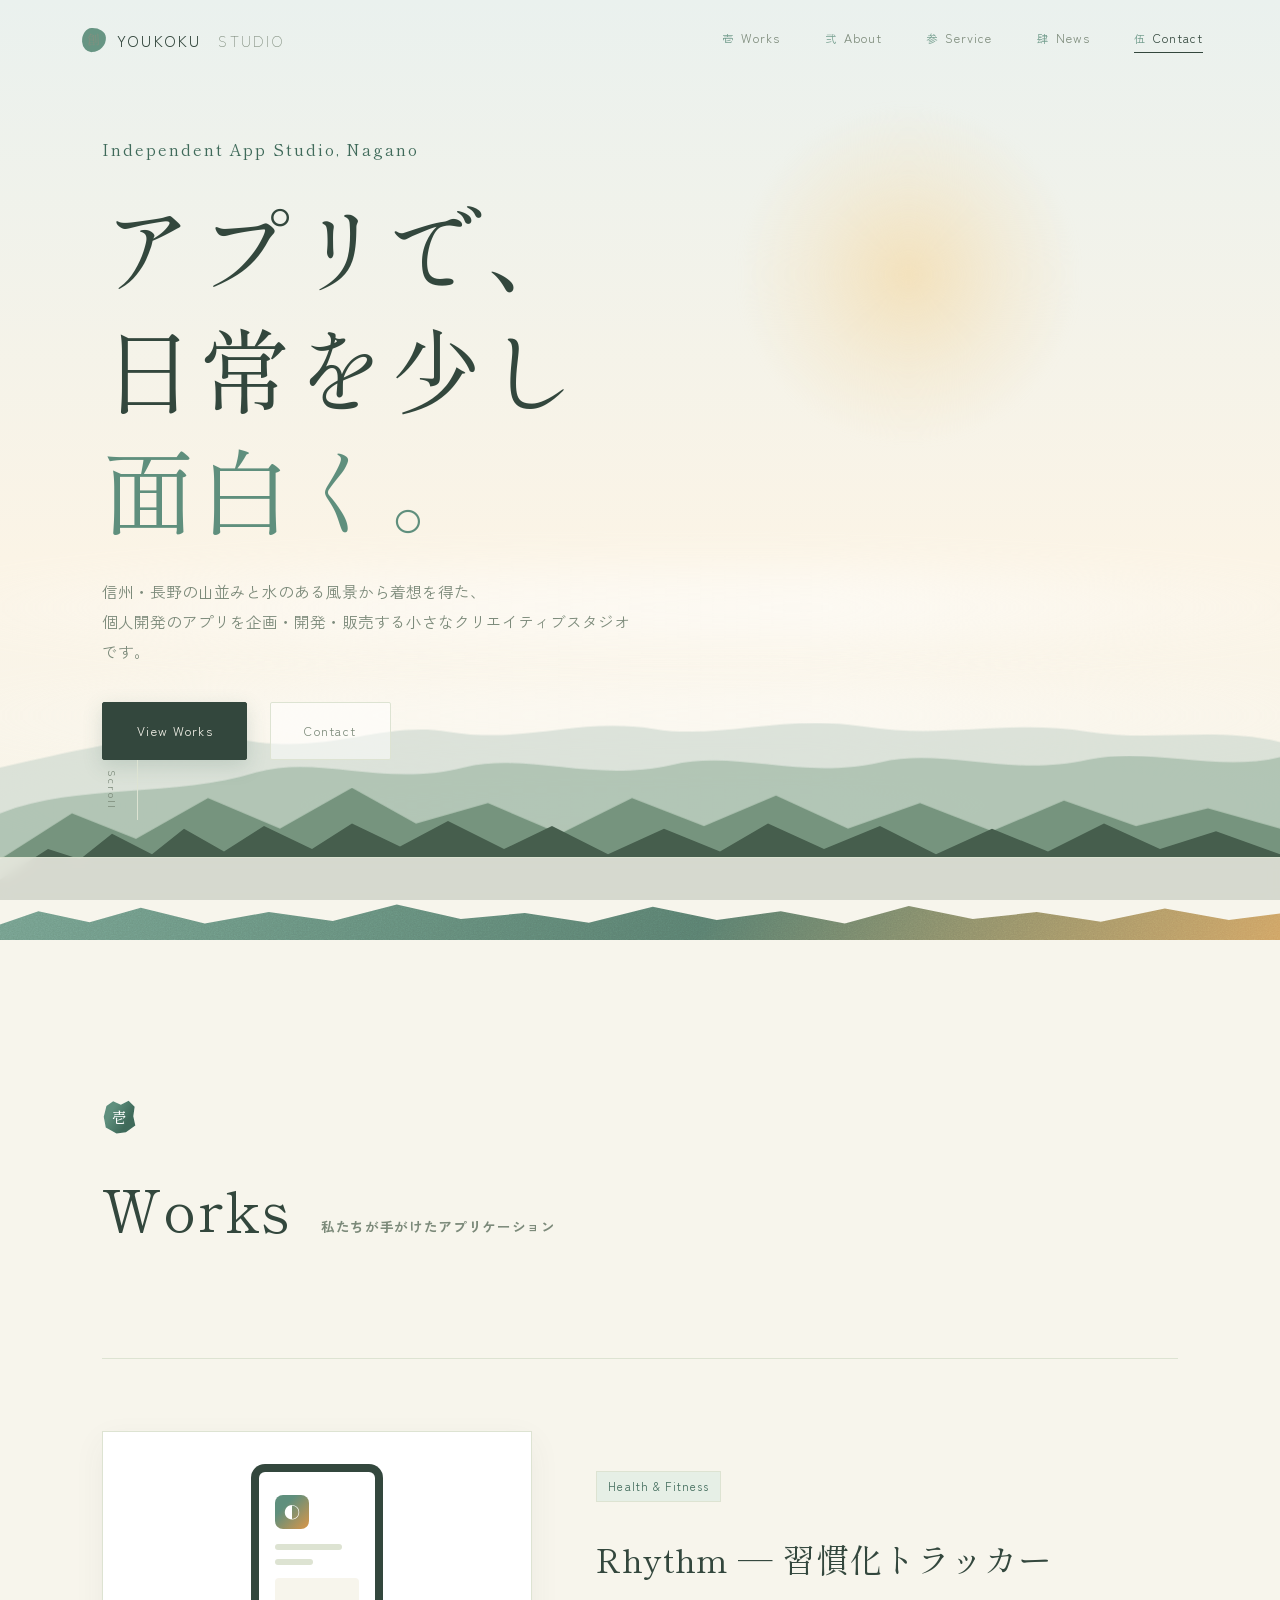
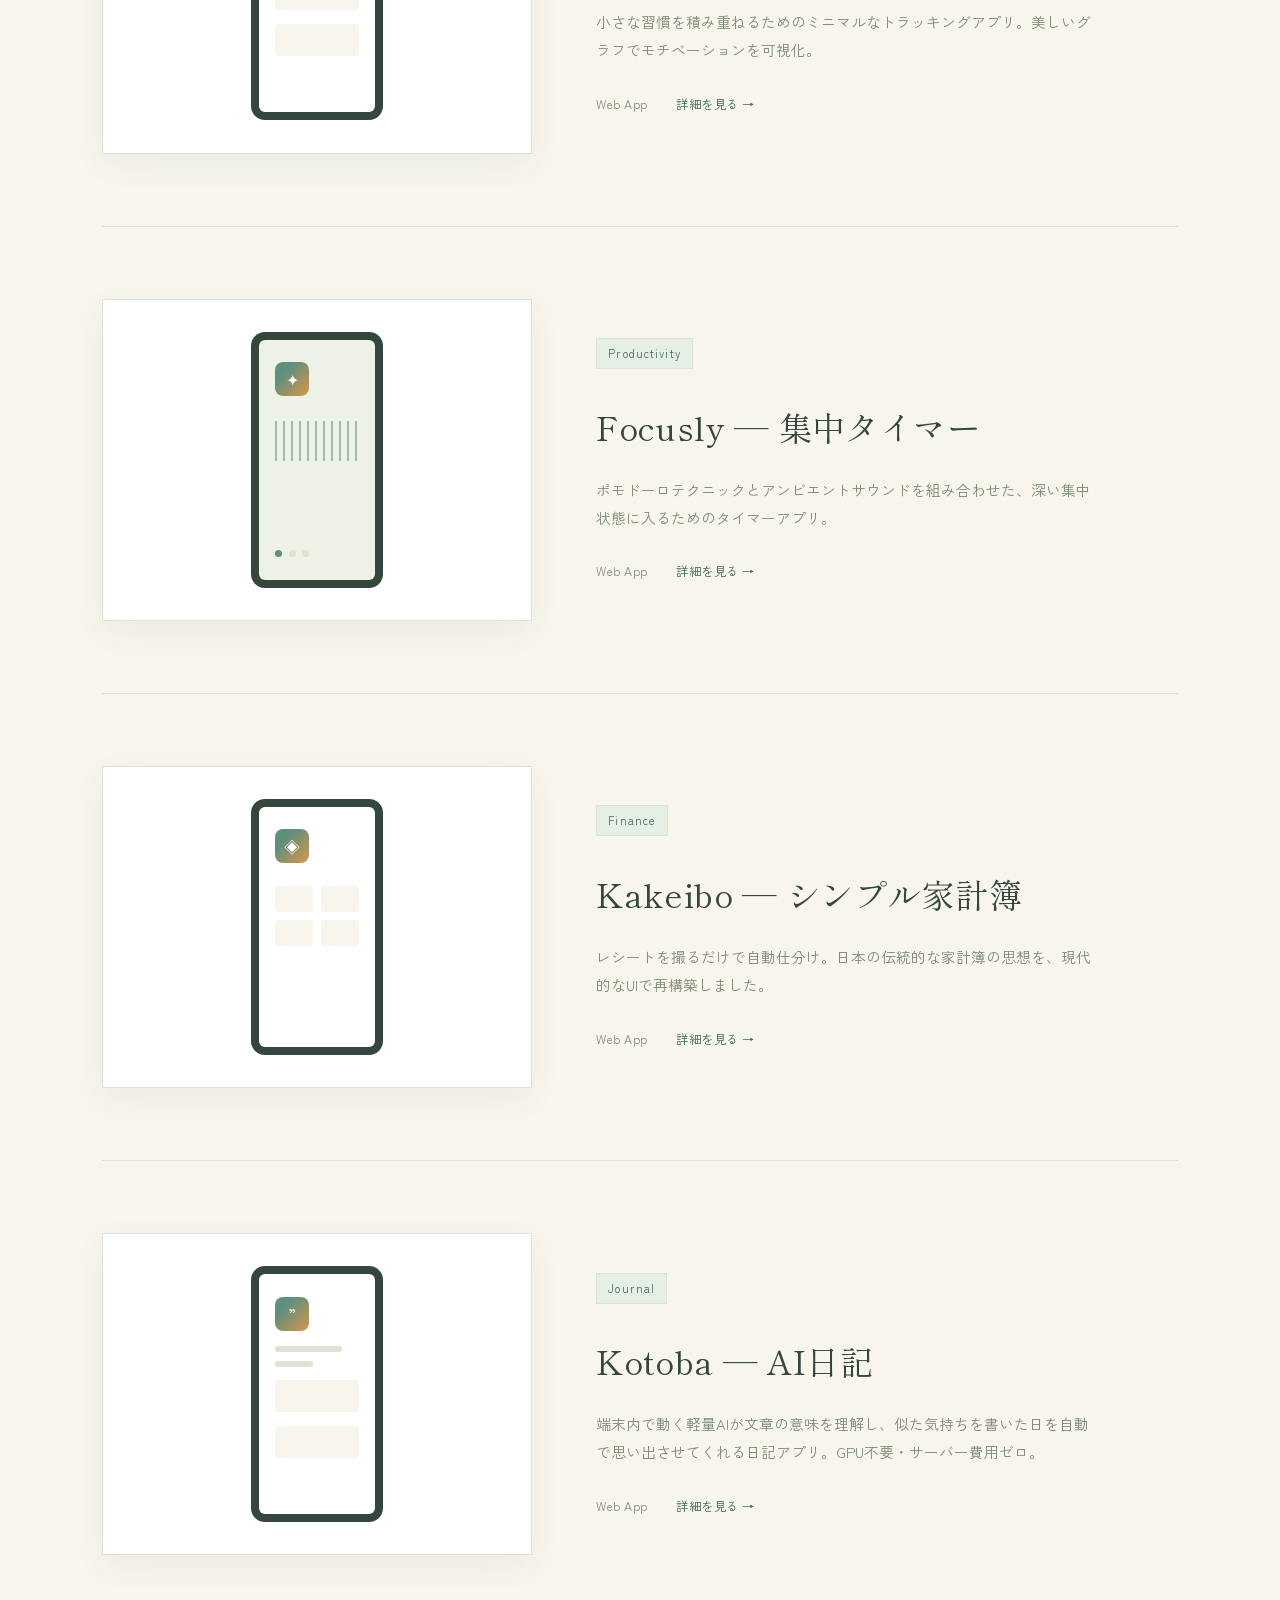
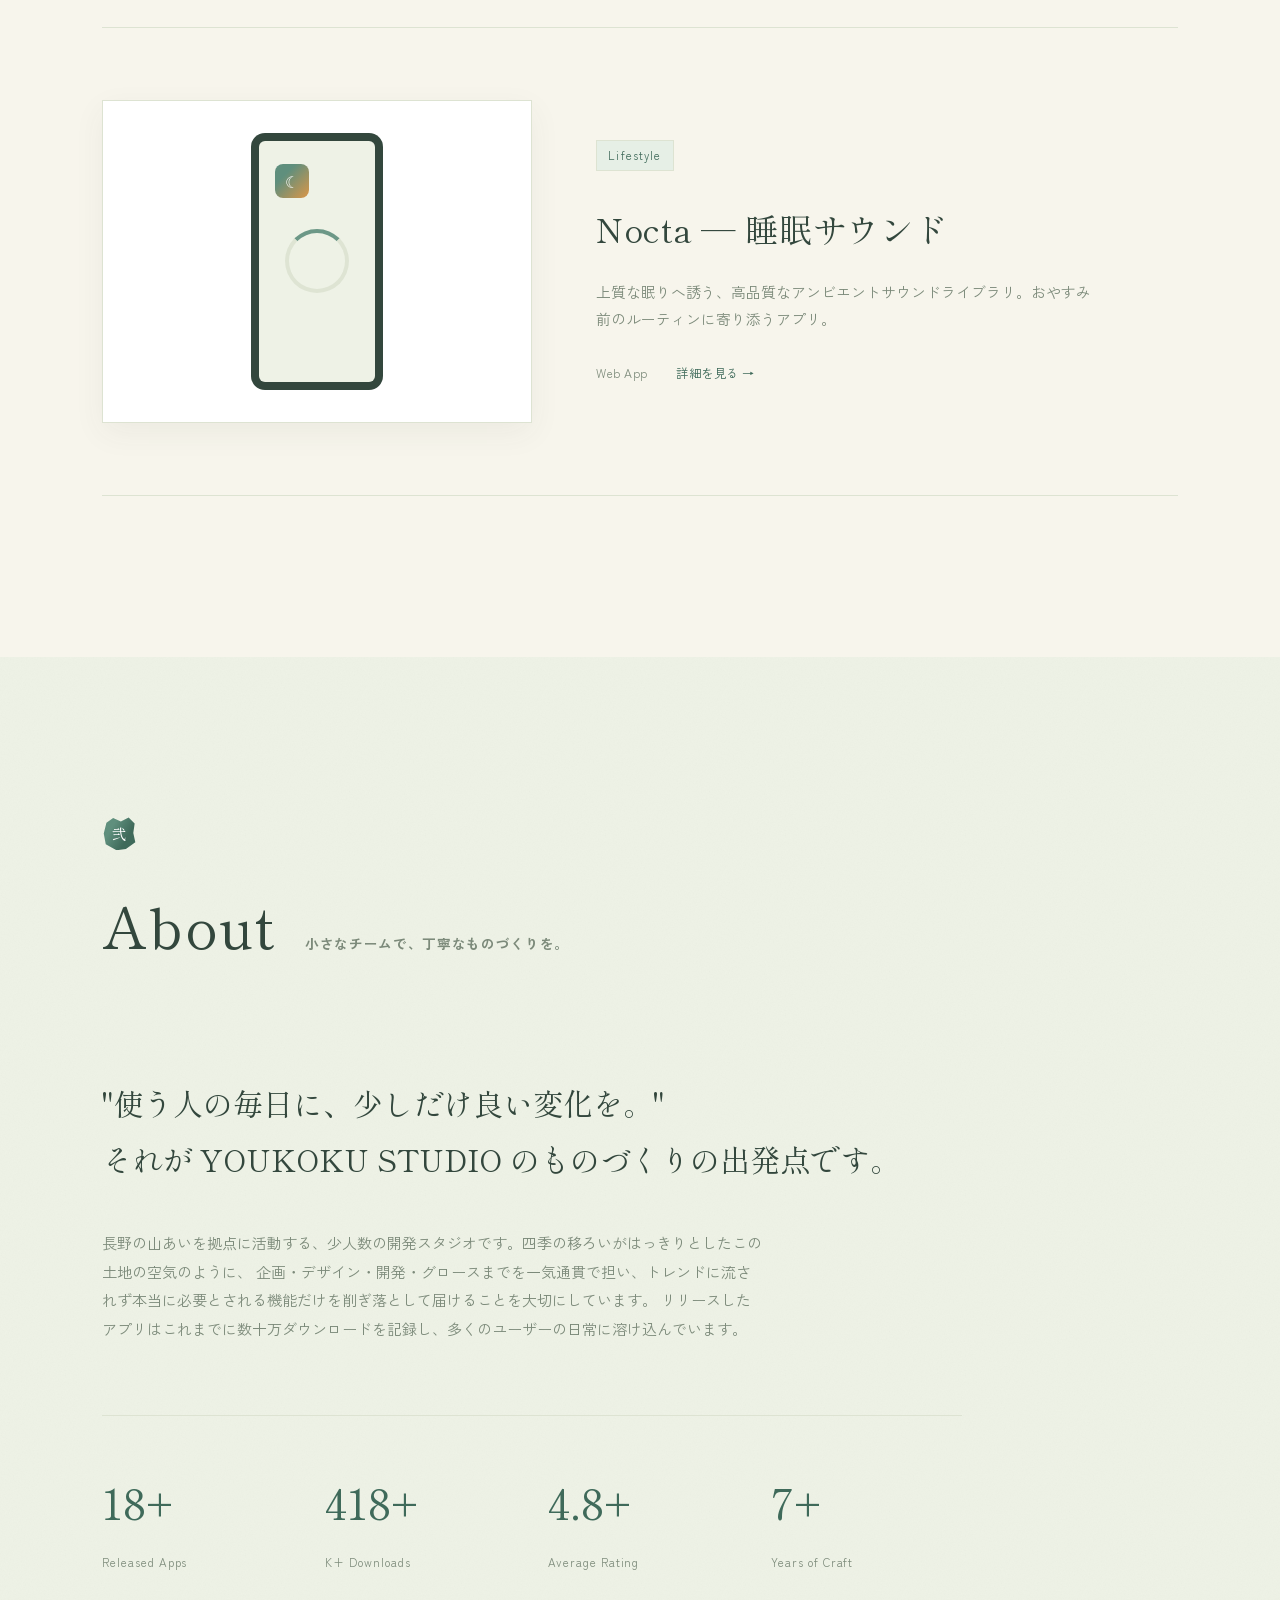
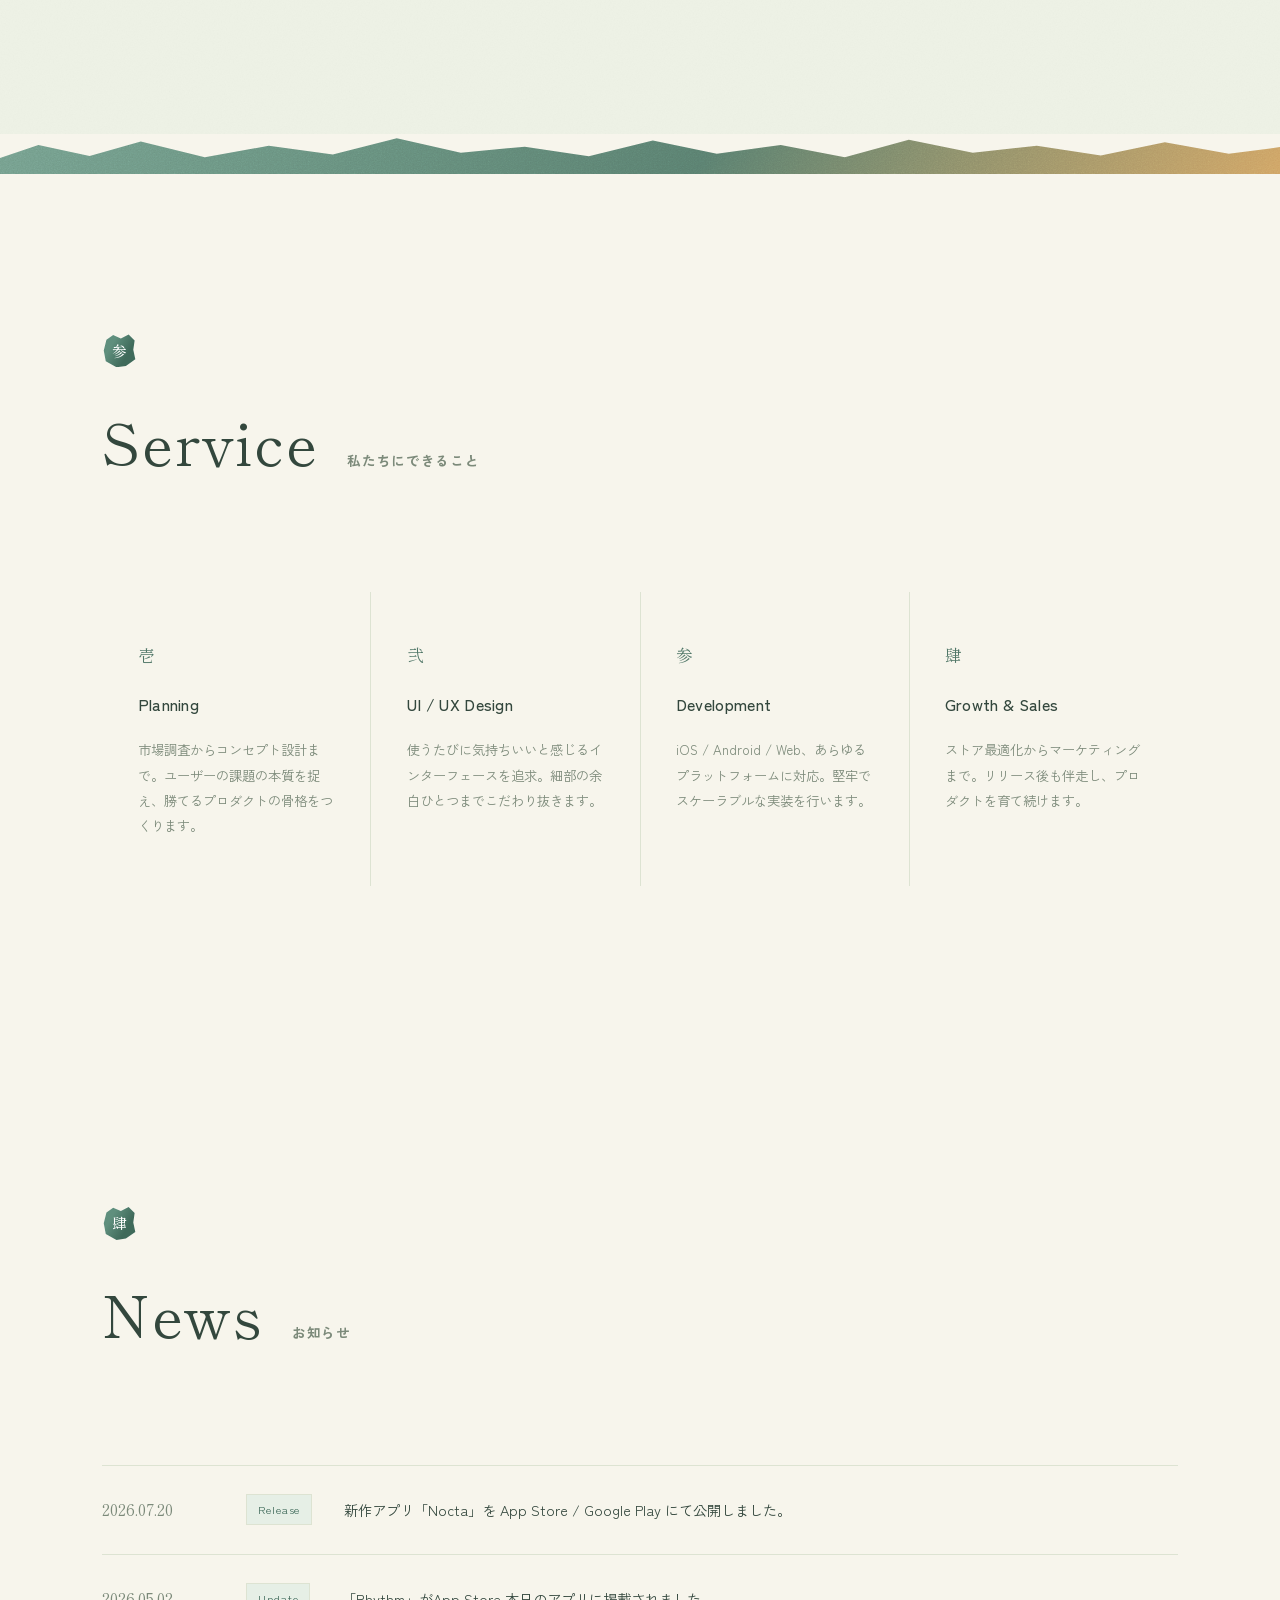
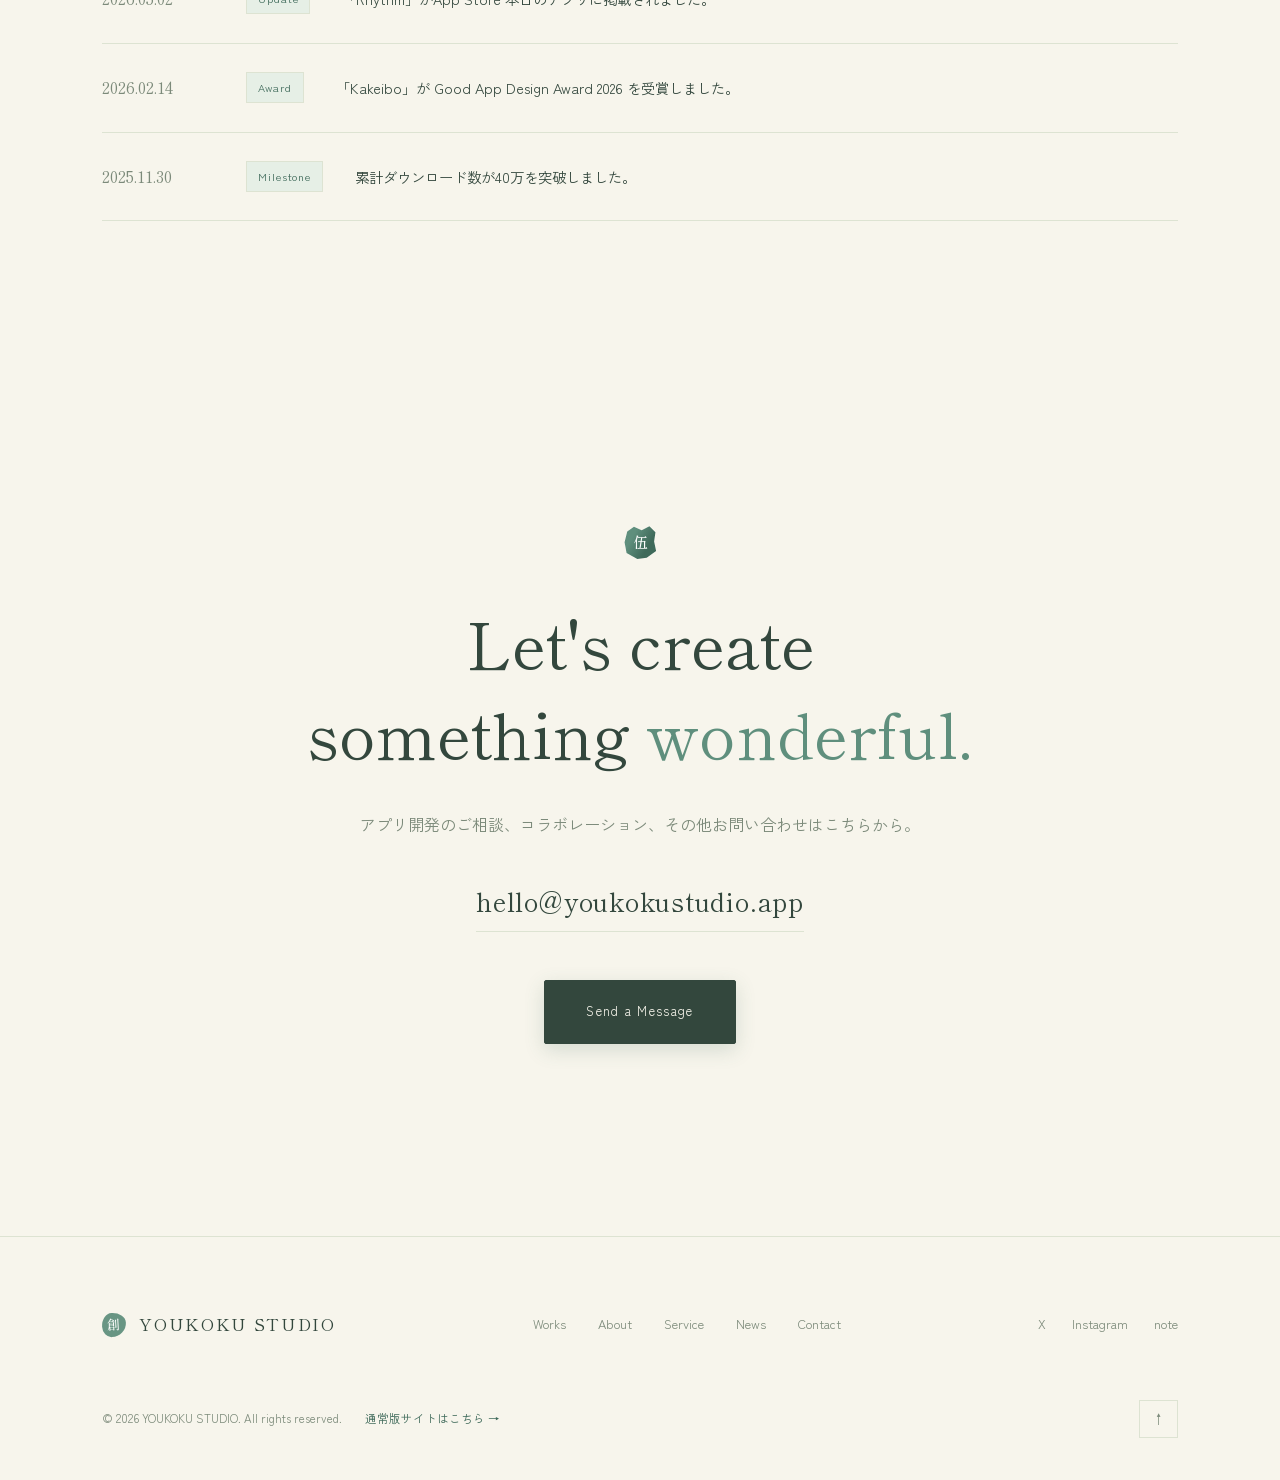
==== index.html @ 376cb2fa "Add Nagano-nature-themed sales homepage for YOUKOKU STUDIO A standalone, self-contained homepage sel" ====
<!DOCTYPE html>
<html lang="ja">
<head>
<meta charset="UTF-8">
<meta name="viewport" content="width=device-width, initial-scale=1.0">
<title>YOUKOKU STUDIO | 信州・長野の自然に着想を得たアプリ開発スタジオ</title>
<meta name="description" content="長野の山並みと水景に着想を得た、個人開発アプリの企画・開発・販売を行うクリエイティブスタジオ YOUKOKU STUDIO の特設ページ">
<link rel="icon" href="data:image/svg+xml,<svg xmlns=%22http://www.w3.org/2000/svg%22 viewBox=%220 0 100 100%22><text y=%22.9em%22 font-size=%2290%22 fill=%22%235f8f7d%22>▲</text></svg>">
<meta name="theme-color" content="#f7f5ec">
<link rel="apple-touch-icon" href="icons/apple-touch-icon.png">
<link rel="preconnect" href="https://fonts.googleapis.com">
<link rel="preconnect" href="https://fonts.gstatic.com" crossorigin>
<link href="https://fonts.googleapis.com/css2?family=Zen+Kaku+Gothic+New:wght@300;400;500;700;900&family=Shippori+Mincho:wght@400;500;600;700;800&display=swap" rel="stylesheet">
<link rel="stylesheet" href="assets/css/style.css?v=7">
</head>
<body>

<div class="cursor-dot" id="cursorDot"></div>
<div class="progress-bar" id="progressBar"></div>

<!-- ===== Loader ===== -->
<div class="loader" id="loader">
  <div class="loader-mark">YOUKOKU</div>
</div>

<!-- ===== Header ===== -->
<header class="header" id="header">
  <div class="header-inner">
    <a href="#top" class="logo"><span class="hanko">創</span>YOUKOKU<span>STUDIO</span></a>
    <nav class="nav" id="nav">
      <a href="#works" data-label="壱">Works</a>
      <a href="#about" data-label="弐">About</a>
      <a href="#service" data-label="参">Service</a>
      <a href="#news" data-label="肆">News</a>
      <a href="#contact" data-label="伍">Contact</a>
    </nav>
    <button class="burger" id="burger" aria-label="メニュー">
      <span></span><span></span>
    </button>
  </div>
</header>

<!-- ===== Mobile Nav Overlay ===== -->
<div class="mobile-nav" id="mobileNav">
  <nav>
    <a href="#works">Works<span>プロダクト</span></a>
    <a href="#about">About<span>私たちについて</span></a>
    <a href="#service">Service<span>サービス</span></a>
    <a href="#news">News<span>お知らせ</span></a>
    <a href="#contact">Contact<span>お問い合わせ</span></a>
  </nav>
</div>

<main id="top">

  <!-- ===== Hero ===== -->
  <section class="hero">
    <div class="hero-glow" aria-hidden="true"></div>
    <div class="hero-mist mist-1" aria-hidden="true"></div>
    <div class="hero-mist mist-2" aria-hidden="true"></div>
    <div class="hero-mist mist-3" aria-hidden="true"></div>
    <div class="hero-scenery" aria-hidden="true">
      <svg viewBox="0 0 1600 600" preserveAspectRatio="none">
        <path class="mountain-layer layer-1" fill="#c3d2c9" opacity=".55"
          d="M0,340 C120,300 200,260 320,290 C420,310 480,250 560,270 C660,295 720,240 820,265 C900,285 980,235 1080,260 C1180,285 1260,245 1360,270 C1440,290 1520,260 1600,290 L1600,600 L0,600 Z"/>
        <path class="mountain-layer layer-2" fill="#9fb8a5" opacity=".7"
          d="M0,430 C100,370 220,400 320,350 C400,315 480,380 580,340 C660,310 740,370 840,335 C920,305 1000,365 1100,330 C1180,300 1260,360 1360,325 C1440,300 1520,350 1600,320 L1600,600 L0,600 Z"/>
        <path class="mountain-layer layer-3" fill="#6c8c74" opacity=".85"
          d="M0,520 L90,430 L170,480 L260,400 L350,460 L440,380 L520,450 L610,410 L700,470 L790,400 L880,455 L970,395 L1060,460 L1150,410 L1240,465 L1330,405 L1420,455 L1510,420 L1600,460 L1600,600 L0,600 Z"/>
        <path class="mountain-layer layer-4" fill="#465e4d"
          d="M0,560 L60,500 L100,520 L140,470 L190,510 L230,460 L280,505 L330,455 L390,500 L440,450 L500,495 L560,445 L630,500 L690,455 L760,510 L830,460 L900,505 L960,450 L1030,500 L1100,455 L1170,510 L1240,460 L1310,505 L1380,450 L1450,500 L1520,465 L1600,510 L1600,600 L0,600 Z"/>
      </svg>
    </div>
    <div class="leaf-field" id="leafField" aria-hidden="true"></div>

    <div class="hero-inner">
      <p class="hero-eyebrow reveal">Independent App Studio, Nagano</p>
      <h1 class="hero-title">
        <span class="reveal-line"><span>アプリで、</span></span>
        <span class="reveal-line"><span>日常を少し</span></span>
        <span class="reveal-line"><span class="accent">面白く。</span></span>
      </h1>
      <p class="hero-desc reveal">
        信州・長野の山並みと水のある風景から着想を得た、<br class="pc-only">
        個人開発のアプリを企画・開発・販売する小さなクリエイティブスタジオです。
      </p>
      <div class="hero-cta reveal">
        <a href="#works" class="btn btn-primary"><span>View Works</span></a>
        <a href="#contact" class="btn btn-line"><span>Contact</span></a>
      </div>
    </div>
    <div class="hero-scroll">
      <span>Scroll</span>
      <div class="scroll-line"></div>
    </div>
    <div class="marquee">
      <div class="marquee-track">
        <span>PLAN — DESIGN — DEVELOP — RELEASE — GROW</span>
      </div>
    </div>
  </section>

  <div class="ridge-mark" aria-hidden="true"><div class="ridge-mark-inner"></div></div>

  <!-- ===== Works ===== -->
  <section class="works" id="works">
    <div class="section-head">
      <p class="section-num reveal"><span>壱</span></p>
      <h2 class="section-title reveal">
        <span class="jp">Works</span>
        <span class="en">私たちが手がけたアプリケーション</span>
      </h2>
    </div>

    <div class="work-list">

      <article class="work-item reveal">
        <a href="apps/rhythm/" class="work-link">
          <div class="work-visual">
            <div class="work-mock mock-1">
              <div class="mock-phone">
                <div class="mock-screen">
                  <div class="mock-icon"><span>◐</span></div>
                  <div class="mock-bar"></div>
                  <div class="mock-bar short"></div>
                  <div class="mock-card"></div>
                  <div class="mock-card"></div>
                </div>
              </div>
            </div>
          </div>
          <div class="work-info">
            <span class="work-tag">Health & Fitness</span>
            <h3 class="work-name">Rhythm — 習慣化トラッカー</h3>
            <p class="work-desc">小さな習慣を積み重ねるためのミニマルなトラッキングアプリ。美しいグラフでモチベーションを可視化。</p>
            <div class="work-meta">
              <span>Web App</span>
              <span>詳細を見る →</span>
            </div>
          </div>
        </a>
      </article>

      <article class="work-item reveal">
        <a href="apps/focusly/" class="work-link">
          <div class="work-visual">
            <div class="work-mock mock-2">
              <div class="mock-phone">
                <div class="mock-screen dark">
                  <div class="mock-icon"><span>✦</span></div>
                  <div class="mock-wave"></div>
                  <div class="mock-dots">
                    <span></span><span></span><span></span>
                  </div>
                </div>
              </div>
            </div>
          </div>
          <div class="work-info">
            <span class="work-tag">Productivity</span>
            <h3 class="work-name">Focusly — 集中タイマー</h3>
            <p class="work-desc">ポモドーロテクニックとアンビエントサウンドを組み合わせた、深い集中状態に入るためのタイマーアプリ。</p>
            <div class="work-meta">
              <span>Web App</span>
              <span>詳細を見る →</span>
            </div>
          </div>
        </a>
      </article>

      <article class="work-item reveal">
        <a href="apps/kakeibo/" class="work-link">
          <div class="work-visual">
            <div class="work-mock mock-3">
              <div class="mock-phone">
                <div class="mock-screen">
                  <div class="mock-icon"><span>◈</span></div>
                  <div class="mock-grid">
                    <span></span><span></span><span></span><span></span>
                  </div>
                </div>
              </div>
            </div>
          </div>
          <div class="work-info">
            <span class="work-tag">Finance</span>
            <h3 class="work-name">Kakeibo — シンプル家計簿</h3>
            <p class="work-desc">レシートを撮るだけで自動仕分け。日本の伝統的な家計簿の思想を、現代的なUIで再構築しました。</p>
            <div class="work-meta">
              <span>Web App</span>
              <span>詳細を見る →</span>
            </div>
          </div>
        </a>
      </article>

      <article class="work-item reveal">
        <a href="apps/kotoba/" class="work-link">
          <div class="work-visual">
            <div class="work-mock mock-5">
              <div class="mock-phone">
                <div class="mock-screen">
                  <div class="mock-icon"><span>”</span></div>
                  <div class="mock-bar"></div>
                  <div class="mock-bar short"></div>
                  <div class="mock-card"></div>
                  <div class="mock-card"></div>
                </div>
              </div>
            </div>
          </div>
          <div class="work-info">
            <span class="work-tag">Journal</span>
            <h3 class="work-name">Kotoba — AI日記</h3>
            <p class="work-desc">端末内で動く軽量AIが文章の意味を理解し、似た気持ちを書いた日を自動で思い出させてくれる日記アプリ。GPU不要・サーバー費用ゼロ。</p>
            <div class="work-meta">
              <span>Web App</span>
              <span>詳細を見る →</span>
            </div>
          </div>
        </a>
      </article>

      <article class="work-item reveal">
        <a href="apps/nocta/" class="work-link">
          <div class="work-visual">
            <div class="work-mock mock-4">
              <div class="mock-phone">
                <div class="mock-screen dark">
                  <div class="mock-icon"><span>☾</span></div>
                  <div class="mock-ring"></div>
                </div>
              </div>
            </div>
          </div>
          <div class="work-info">
            <span class="work-tag">Lifestyle</span>
            <h3 class="work-name">Nocta — 睡眠サウンド</h3>
            <p class="work-desc">上質な眠りへ誘う、高品質なアンビエントサウンドライブラリ。おやすみ前のルーティンに寄り添うアプリ。</p>
            <div class="work-meta">
              <span>Web App</span>
              <span>詳細を見る →</span>
            </div>
          </div>
        </a>
      </article>

    </div>
  </section>

  <!-- ===== About ===== -->
  <section class="about" id="about">
    <div class="about-inner">
      <div class="section-head">
        <p class="section-num reveal"><span>弐</span></p>
        <h2 class="section-title reveal">
          <span class="jp">About</span>
          <span class="en">小さなチームで、丁寧なものづくりを。</span>
        </h2>
      </div>
      <div class="about-body">
        <p class="about-lead reveal">
          "使う人の毎日に、少しだけ良い変化を。"<br>
          それが YOUKOKU STUDIO のものづくりの出発点です。
        </p>
        <p class="about-text reveal">
          長野の山あいを拠点に活動する、少人数の開発スタジオです。四季の移ろいがはっきりとしたこの土地の空気のように、
          企画・デザイン・開発・グロースまでを一気通貫で担い、トレンドに流されず本当に必要とされる機能だけを削ぎ落として届けることを大切にしています。
          リリースしたアプリはこれまでに数十万ダウンロードを記録し、多くのユーザーの日常に溶け込んでいます。
        </p>
        <div class="stats reveal">
          <div class="stat">
            <span class="stat-num" data-count="18">0</span>
            <span class="stat-label">Released Apps</span>
          </div>
          <div class="stat">
            <span class="stat-num" data-count="420">0</span>
            <span class="stat-label">K+ Downloads</span>
          </div>
          <div class="stat">
            <span class="stat-num" data-count="4.8">0</span>
            <span class="stat-label">Average Rating</span>
          </div>
          <div class="stat">
            <span class="stat-num" data-count="7">0</span>
            <span class="stat-label">Years of Craft</span>
          </div>
        </div>
      </div>
    </div>
  </section>

  <div class="ridge-mark" aria-hidden="true"><div class="ridge-mark-inner"></div></div>

  <!-- ===== Service ===== -->
  <section class="service" id="service">
    <div class="section-head">
      <p class="section-num reveal"><span>参</span></p>
      <h2 class="section-title reveal">
        <span class="jp">Service</span>
        <span class="en">私たちにできること</span>
      </h2>
    </div>
    <div class="service-list">
      <div class="service-item reveal">
        <span class="service-index">壱</span>
        <h3>Planning</h3>
        <p>市場調査からコンセプト設計まで。ユーザーの課題の本質を捉え、勝てるプロダクトの骨格をつくります。</p>
      </div>
      <div class="service-item reveal">
        <span class="service-index">弐</span>
        <h3>UI / UX Design</h3>
        <p>使うたびに気持ちいいと感じるインターフェースを追求。細部の余白ひとつまでこだわり抜きます。</p>
      </div>
      <div class="service-item reveal">
        <span class="service-index">参</span>
        <h3>Development</h3>
        <p>iOS / Android / Web、あらゆるプラットフォームに対応。堅牢でスケーラブルな実装を行います。</p>
      </div>
      <div class="service-item reveal">
        <span class="service-index">肆</span>
        <h3>Growth & Sales</h3>
        <p>ストア最適化からマーケティングまで。リリース後も伴走し、プロダクトを育て続けます。</p>
      </div>
    </div>
  </section>

  <!-- ===== News ===== -->
  <section class="news" id="news">
    <div class="section-head">
      <p class="section-num reveal"><span>肆</span></p>
      <h2 class="section-title reveal">
        <span class="jp">News</span>
        <span class="en">お知らせ</span>
      </h2>
    </div>
    <ul class="news-list">
      <li class="news-item reveal">
        <span class="news-date">2026.07.20</span>
        <span class="news-cat">Release</span>
        <span class="news-title">新作アプリ「Nocta」を App Store / Google Play にて公開しました。</span>
      </li>
      <li class="news-item reveal">
        <span class="news-date">2026.05.02</span>
        <span class="news-cat">Update</span>
        <span class="news-title">「Rhythm」がApp Store 本日のアプリに掲載されました。</span>
      </li>
      <li class="news-item reveal">
        <span class="news-date">2026.02.14</span>
        <span class="news-cat">Award</span>
        <span class="news-title">「Kakeibo」が Good App Design Award 2026 を受賞しました。</span>
      </li>
      <li class="news-item reveal">
        <span class="news-date">2025.11.30</span>
        <span class="news-cat">Milestone</span>
        <span class="news-title">累計ダウンロード数が40万を突破しました。</span>
      </li>
    </ul>
  </section>

  <!-- ===== CTA / Contact ===== -->
  <section class="contact" id="contact">
    <div class="contact-inner">
      <p class="section-num reveal"><span>伍</span></p>
      <h2 class="contact-title reveal">Let's create<br>something <span class="accent">wonderful.</span></h2>
      <p class="contact-desc reveal">アプリ開発のご相談、コラボレーション、その他お問い合わせはこちらから。</p>
      <a href="mailto:hello@youkokustudio.app" class="contact-mail reveal">hello@youkokustudio.app</a>
      <div class="contact-cta reveal">
        <a href="mailto:hello@youkokustudio.app" class="btn btn-primary btn-lg"><span>Send a Message</span></a>
      </div>
    </div>
  </section>

</main>

<!-- ===== Footer ===== -->
<footer class="footer">
  <div class="footer-inner">
    <a href="#top" class="footer-logo"><span class="hanko hanko-lg">創</span>YOUKOKU STUDIO</a>
    <div class="footer-links">
      <a href="#works">Works</a>
      <a href="#about">About</a>
      <a href="#service">Service</a>
      <a href="#news">News</a>
      <a href="#contact">Contact</a>
    </div>
    <div class="footer-sns">
      <a href="#" aria-label="X">X</a>
      <a href="#" aria-label="Instagram">Instagram</a>
      <a href="#" aria-label="note">note</a>
    </div>
  </div>
  <div class="footer-bottom">
    <p>&copy; 2026 YOUKOKU STUDIO. All rights reserved. <a href="https://jannu007.github.io/homepage/" class="footer-alt-link">通常版サイトはこちら →</a></p>
    <button class="to-top" id="toTop" aria-label="トップへ戻る">↑</button>
  </div>
</footer>

<script src="assets/js/main.js?v=2"></script>
</body>
</html>
---- assets/css/style.css ----
/* ============================================================
   YOUKOKU STUDIO — stylesheet (信州水彩 / Nagano watercolor)
   ============================================================ */

:root{
  --bg:#f7f5ec;
  --bg-alt:#eef2e6;
  --paper:#ffffff;
  --kuro:#33473d;
  --ink:#3c463e;
  --ink-soft:#7c8a7a;
  --line:#dde3d2;
  --accent:#5f8f7d;
  --accent-deep:#3f6a5a;
  --accent-soft:#e6efe6;
  --gold:#c9954f;
  --gold-soft:#f3e6cf;
  --sky-a:#eaf1ee;
  --sky-b:#fbf4e6;
  --mtn-far:#c3d2c9;
  --mtn-mid:#9fb8a5;
  --mtn-near:#6c8c74;
  --mtn-fore:#465e4d;
  --serif:'Shippori Mincho', serif;
  --sans:'Zen Kaku Gothic New','Hiragino Kaku Gothic ProN','Yu Gothic',sans-serif;
  --ease:cubic-bezier(.16,1,.3,1);
  --grain:url("data:image/svg+xml,%3Csvg xmlns='http://www.w3.org/2000/svg' width='180' height='180'%3E%3Cfilter id='n'%3E%3CfeTurbulence type='fractalNoise' baseFrequency='0.75' numOctaves='3' stitchTiles='stitch'/%3E%3CfeColorMatrix type='saturate' values='0'/%3E%3C/filter%3E%3Crect width='100%25' height='100%25' filter='url(%23n)'/%3E%3C/svg%3E");
  --wash:
    radial-gradient(ellipse 46% 34% at 12% 8%, rgba(159,184,165,.28), transparent 62%),
    radial-gradient(ellipse 38% 30% at 88% 14%, rgba(201,149,79,.14), transparent 60%),
    radial-gradient(ellipse 50% 40% at 78% 62%, rgba(95,143,125,.16), transparent 65%),
    radial-gradient(ellipse 42% 32% at 18% 70%, rgba(234,225,197,.4), transparent 60%),
    radial-gradient(ellipse 60% 46% at 50% 96%, rgba(159,184,165,.2), transparent 65%);
}

*,*::before,*::after{ box-sizing:border-box; }
html{ scroll-behavior:smooth; }

body{
  margin:0;
  background-color:var(--bg);
  background-image:var(--wash);
  background-attachment:fixed;
  color:var(--ink);
  font-family:var(--sans);
  font-weight:400;
  line-height:1.9;
  -webkit-font-smoothing:antialiased;
  overflow-x:hidden;
  cursor:default;
  position:relative;
}
body::after{
  content:''; position:fixed; inset:0; z-index:-1; pointer-events:none;
  background-image:var(--grain); opacity:.05; mix-blend-mode:multiply;
}

a{ color:inherit; text-decoration:none; }
ul,li{ list-style:none; margin:0; padding:0; }
img{ max-width:100%; display:block; }
button{ font-family:inherit; background:none; border:none; cursor:pointer; }

::selection{ background:var(--accent-soft); color:var(--accent-deep); }

.pc-only{ display:inline; }
@media (max-width:720px){ .pc-only{ display:none; } }

/* ---------- progress ---------- */
.cursor-dot{ display:none; }
.progress-bar{
  position:fixed; top:0; left:0; height:2px; width:0%;
  background:linear-gradient(90deg,var(--accent),var(--gold)); z-index:9998; transition:width .1s linear; opacity:.85;
}

/* ---------- loader ---------- */
.loader{
  position:fixed; inset:0; background:var(--bg); z-index:10000;
  display:flex; align-items:center; justify-content:center;
  transition:transform 1.1s var(--ease);
}
.loader.done{ transform:translateY(-100%); }
.loader-mark{
  font-family:var(--serif); font-weight:300; font-size:1.6rem; color:var(--kuro);
  letter-spacing:.5em; opacity:0; animation:loaderFade 1.6s var(--ease) forwards;
  display:flex; flex-direction:column; align-items:center; gap:1rem;
}
.loader-mark::before{
  content:'▲'; font-size:1rem; color:var(--accent); letter-spacing:0; opacity:.8;
}
@keyframes loaderFade{ 0%{ opacity:0; letter-spacing:.9em; } 100%{ opacity:.85; letter-spacing:.5em; } }

/* ---------- header ---------- */
.header{
  position:fixed; top:0; left:0; right:0; z-index:500;
  display:flex; padding:1.6rem 0;
  transition:background .4s var(--ease), padding .4s var(--ease), border-color .4s, box-shadow .4s;
  border-bottom:1px solid transparent;
}
.header.scrolled{
  background:rgba(247,245,236,.86); backdrop-filter:blur(10px);
  padding:1.1rem 0; border-color:var(--line); box-shadow:0 1px 24px rgba(60,70,62,.06);
}
.header-inner{
  width:100%; max-width:1400px; margin:0 auto; padding:0 6vw;
  display:flex; align-items:center; justify-content:space-between;
}
.logo{
  font-weight:400; font-size:.95rem; letter-spacing:.14em;
  display:inline-flex; align-items:center; gap:.7rem; color:var(--kuro);
}
.logo span{ color:var(--ink-soft); margin-left:.4em; font-weight:300; }

/* ---------- hanko (seal stamp) mark — used sparingly, quietly ---------- */
.hanko{
  display:inline-flex; align-items:center; justify-content:center; flex-shrink:0;
  width:1.5rem; height:1.5rem;
  border-radius:42% 58% 61% 39% / 55% 42% 58% 45%;
  background:var(--accent); color:var(--paper);
  font-family:var(--serif); font-weight:500; font-size:.82rem; line-height:1;
  transform:rotate(-3deg);
  opacity:.94;
}
.hanko-lg{ width:1.5rem; height:1.5rem; font-size:.82rem; }


.nav{ display:flex; gap:2.8rem; }
.nav a{
  position:relative; font-size:.78rem; letter-spacing:.08em; font-weight:400;
  padding-bottom:.2rem; color:var(--ink-soft);
}
.nav a::before{
  content:attr(data-label); color:var(--accent); margin-right:.6em; font-size:.7rem; opacity:.85;
}
.nav a::after{
  content:''; position:absolute; left:0; bottom:0; width:0; height:1px; background:var(--kuro);
  transition:width .5s var(--ease);
}
.nav a:hover::after, .nav a.active::after{ width:100%; }
.nav a:hover, .nav a.active{ color:var(--kuro); }
@media (max-width:900px){ .nav{ display:none; } }

.burger{
  display:none; width:32px; height:20px; position:relative; z-index:600;
}
.burger span{
  position:absolute; left:0; width:100%; height:1px; background:var(--kuro);
  transition:transform .35s var(--ease), opacity .35s var(--ease), top .35s var(--ease);
}
.burger span:nth-child(1){ top:0; }
.burger span:nth-child(2){ top:18px; }
.burger.open span:nth-child(1){ top:9px; transform:rotate(45deg); }
.burger.open span:nth-child(2){ top:9px; transform:rotate(-45deg); }
@media (max-width:900px){ .burger{ display:block; } }

.mobile-nav{
  position:fixed; inset:0; background:var(--bg); z-index:450;
  display:flex; align-items:center; justify-content:center;
  transform:translateY(-100%); transition:transform .7s var(--ease);
}
.mobile-nav.open{ transform:translateY(0); }
.mobile-nav nav{ display:flex; flex-direction:column; gap:1.6rem; text-align:center; }
.mobile-nav a{
  font-family:var(--serif); font-weight:300; font-size:2.1rem; color:var(--kuro);
  display:flex; flex-direction:column; gap:.3rem;
}
.mobile-nav a span{ font-family:var(--sans); font-style:normal; font-size:.72rem; color:var(--ink-soft); letter-spacing:.14em; }

/* ---------- section shared ---------- */
section{ position:relative; padding:10rem 8vw; max-width:1320px; margin:0 auto; }
.section-head{ margin-bottom:6rem; }
.section-num{
  position:relative; overflow:hidden; display:inline-flex; align-items:center; justify-content:center;
  width:2.1rem; height:2.1rem; margin:0 0 1.2rem; background:var(--paper);
  clip-path:polygon(12% 18%,32% 4%,55% 14%,78% 2%,96% 20%,92% 48%,98% 76%,70% 96%,42% 100%,10% 82%,4% 50%);
  font-family:var(--serif); font-weight:500; color:var(--paper); font-size:.92rem;
  box-shadow:0 2px 14px rgba(60,70,62,.1);
}
.section-num::before{
  content:''; position:absolute; inset:0;
  background:linear-gradient(120deg,var(--accent) 30%,var(--accent-deep) 70%);
}
.section-num span{ position:relative; z-index:1; }
.section-title{ display:flex; align-items:baseline; gap:1.8rem; flex-wrap:wrap; margin:0; }
.section-title .jp{
  font-family:var(--serif); font-weight:400; font-size:clamp(2.2rem,5vw,3.6rem); letter-spacing:.03em; color:var(--kuro);
}
.section-title .en{ font-size:.85rem; color:var(--ink-soft); letter-spacing:.05em; }

/* reveal animation base */
.reveal{ opacity:0; transform:translateY(24px); transition:opacity 1.2s var(--ease), transform 1.2s var(--ease); }
.reveal.in{ opacity:1; transform:translateY(0); }
.reveal-line{ display:block; overflow:hidden; }
.reveal-line span{ display:block; transform:translateY(110%); transition:transform 1.1s var(--ease); }
.reveal-line.in span{ transform:translateY(0); }

/* ---------- hero ---------- */
.hero{
  position:relative; min-height:100vh; display:flex; flex-direction:column; justify-content:center;
  padding:8rem 8vw 6rem; overflow:hidden;
  max-width:none; margin:0;
  background:linear-gradient(to bottom, var(--sky-a) 0%, var(--sky-b) 62%, var(--bg) 100%);
}

/* soft watercolor sun/moon glow, low in the sky like an alpine dawn */
.hero-glow{
  position:absolute; top:12%; right:16%; width:26vw; height:26vw; max-width:380px; max-height:380px;
  border-radius:50%; z-index:0; pointer-events:none;
  background:radial-gradient(circle, rgba(243,222,180,.85) 0%, rgba(243,222,180,.3) 42%, transparent 72%);
  filter:blur(6px);
  animation:glowBreathe 8s ease-in-out infinite;
}
@keyframes glowBreathe{ 0%,100%{ opacity:.75; transform:scale(1); } 50%{ opacity:1; transform:scale(1.06); } }

/* drifting mist bands */
.hero-mist{
  position:absolute; left:-10%; width:120%; height:9vh; min-height:64px; z-index:1; pointer-events:none;
  border-radius:50%; filter:blur(20px);
  background:linear-gradient(90deg, transparent, rgba(255,255,255,.75) 32%, rgba(255,255,255,.9) 62%, transparent);
}
.mist-1{ bottom:28%; opacity:.55; animation:mistDrift 46s linear infinite; }
.mist-2{ bottom:16%; opacity:.4; animation:mistDrift 62s linear infinite reverse; }
.mist-3{ bottom:6%; opacity:.5; animation:mistDrift 38s linear infinite; }
@keyframes mistDrift{
  0%{ transform:translateX(-4%); }
  50%{ transform:translateX(4%); }
  100%{ transform:translateX(-4%); }
}

/* layered mountain scenery */
.hero-scenery{
  position:absolute; left:0; right:0; bottom:0; height:34%; min-height:200px; z-index:1; pointer-events:none;
  -webkit-mask-image:linear-gradient(to bottom, transparent 0%, black 30%);
  mask-image:linear-gradient(to bottom, transparent 0%, black 30%);
}
.hero-scenery svg{ position:absolute; left:0; bottom:0; width:100%; height:100%; }
.mountain-layer{ will-change:transform; }

/* floating leaves */
.leaf-field{ position:absolute; inset:0; z-index:2; pointer-events:none; overflow:hidden; }
.leaf{
  position:absolute; top:-6%; width:9px; height:13px; opacity:0;
  background:var(--gold); border-radius:0 70% 0 70%;
  animation:leafFall linear infinite;
}
.leaf.alt{ background:var(--accent); }
@keyframes leafFall{
  0%{ transform:translate(0,0) rotate(0deg); opacity:0; }
  8%{ opacity:.75; }
  92%{ opacity:.65; }
  100%{ transform:translate(var(--drift,40px),118vh) rotate(340deg); opacity:0; }
}

.hero-inner{ position:relative; z-index:3; max-width:1000px; }
.hero-eyebrow{
  font-family:var(--serif); font-weight:400; font-size:1rem; color:var(--accent-deep);
  margin:0 0 1.4rem; letter-spacing:.12em;
}
.hero-title{
  font-family:var(--serif); font-weight:400; font-size:clamp(2.6rem,7.5vw,5.8rem);
  line-height:1.3; margin:0 0 1.8rem; letter-spacing:.03em; color:var(--kuro);
}
.hero-title .accent{ color:var(--accent); }
.hero-desc{
  font-size:.98rem; color:var(--ink-soft); max-width:34em; margin:0 0 2.2rem; line-height:1.9;
}
.hero-cta{ display:flex; gap:1.4rem; flex-wrap:wrap; margin-bottom:2.4rem; }

.btn{
  position:relative; display:inline-flex; align-items:center; justify-content:center;
  padding:1rem 2.1rem; font-size:.8rem; letter-spacing:.1em; font-weight:400;
  border-radius:2px; transition:background .4s var(--ease), color .4s var(--ease), border-color .4s var(--ease), box-shadow .4s var(--ease);
}
.btn span{ position:relative; }
.btn-primary{
  position:relative; overflow:hidden; background:var(--kuro); color:var(--bg); border:1px solid var(--kuro);
  box-shadow:0 6px 20px rgba(63,106,90,.18);
}
.btn-primary::before{
  content:''; position:absolute; inset:0; z-index:0;
  background:linear-gradient(115deg,transparent 55%,var(--accent) 60%,var(--gold) 96%);
  opacity:0; transition:opacity .4s var(--ease);
}
.btn-primary span{ position:relative; z-index:1; }
.btn-primary:hover::before{ opacity:1; }
.btn-primary:hover{ border-color:var(--accent); box-shadow:0 10px 26px rgba(63,106,90,.26); }
.btn-line{ border:1px solid var(--line); color:var(--ink-soft); background:rgba(255,255,255,.5); }
.btn-line:hover{ border-color:var(--kuro); color:var(--kuro); }
.btn-lg{ padding:1.15rem 2.6rem; font-size:.82rem; }
.btn:disabled{ opacity:.45; cursor:default; }
.btn:disabled:hover{ background:transparent; color:var(--ink); border-color:var(--line); }

/* ---------- install sheet ---------- */
#installSheet{ position:fixed; inset:0; z-index:1000; display:flex; align-items:flex-end; justify-content:center; }
.ios-sheet-backdrop{ position:absolute; inset:0; background:rgba(60,70,62,.35); }
.ios-sheet{
  position:relative; width:100%; max-width:420px; background:var(--paper); border-radius:8px 8px 0 0;
  padding:2.2rem 2rem 2.4rem; box-shadow:0 -4px 30px rgba(60,54,48,.12); animation:sheetUp .4s var(--ease);
  border:1px solid var(--line); border-bottom:none;
}
@keyframes sheetUp{ from{ transform:translateY(100%); } to{ transform:translateY(0); } }
.ios-sheet-title{ font-family:var(--serif); font-weight:400; font-size:1.2rem; margin:0 0 1.4rem; letter-spacing:.04em; color:var(--kuro); }
.ios-sheet ol{ margin:0 0 1.8rem; padding-left:1.2rem; display:flex; flex-direction:column; gap:.8rem; font-size:.86rem; color:var(--ink-soft); }
.ios-sheet ol strong{ color:var(--kuro); font-weight:500; }
.ios-sheet-note{ font-size:.76rem; color:var(--ink-soft); margin:0 0 1.8rem; }
.ios-sheet-close{
  width:100%; border:1px solid var(--line); background:transparent; border-radius:4px; padding:.9rem;
  font-size:.82rem; color:var(--kuro); letter-spacing:.05em;
}
.ios-sheet-close:hover{ border-color:var(--kuro); }
@media (min-width:480px){
  #installSheet{ align-items:center; }
  .ios-sheet{ border-radius:8px; border-bottom:1px solid var(--line); }
}

.hero-scroll{
  position:absolute; bottom:5rem; left:8vw; display:flex; align-items:center; gap:.9rem; z-index:3;
}
.hero-scroll span{ font-size:.68rem; letter-spacing:.2em; color:var(--ink-soft); writing-mode:vertical-rl; }
.scroll-line{ width:1px; height:60px; background:var(--line); position:relative; overflow:hidden; }
.scroll-line::after{
  content:''; position:absolute; top:-100%; left:0; width:100%; height:100%; background:var(--accent);
  animation:scrollLine 3s ease-in-out infinite; opacity:.8;
}
@keyframes scrollLine{ 0%{ top:-100%; } 60%{ top:100%; } 100%{ top:100%; } }

.marquee{
  position:absolute; bottom:0; left:0; width:100%; overflow:hidden;
  border-top:1px solid var(--line); padding:1.3rem 0; background:rgba(247,245,236,.82); backdrop-filter:blur(6px); z-index:3;
}
.marquee-track{ display:flex; width:max-content; }
.marquee-track span{
  font-family:var(--serif); font-weight:300; font-size:.86rem; color:var(--ink-soft);
  white-space:nowrap; padding-right:1em; letter-spacing:.08em;
}
.marquee-track span:last-child{ display:none; }

/* ---------- ridge-mark: a soft watercolor ridgeline band between sections ---------- */
.ridge-mark{
  position:relative; height:40px; background:var(--bg); overflow:hidden;
}
.ridge-mark-inner{
  position:absolute; inset:-2px 0;
  clip-path:polygon(0% 60%,3% 30%,7% 55%,11% 22%,16% 58%,21% 32%,26% 52%,31% 15%,36% 48%,41% 34%,46% 56%,51% 20%,56% 50%,61% 30%,66% 58%,71% 18%,76% 48%,81% 32%,86% 54%,91% 24%,96% 50%,100% 35%,100% 100%,0% 100%);
  background:linear-gradient(120deg,var(--accent) 0%,var(--accent-deep) 55%,var(--gold) 100%);
  opacity:.85;
}
.ridge-mark-inner::before{
  content:''; position:absolute; inset:0; background-image:var(--grain); mix-blend-mode:overlay; opacity:.25;
}

/* ---------- works ---------- */
.work-list{ display:flex; flex-direction:column; }
.work-item{ border-top:1px solid var(--line); }
.work-item:last-child{ border-bottom:1px solid var(--line); }
.work-link{
  display:grid; grid-template-columns:.85fr 1.15fr; gap:5vw; align-items:center;
  padding:4.5rem 0; transition:opacity .5s var(--ease);
}
.work-link:hover{ opacity:.82; }
@media (max-width:820px){
  .work-link{ grid-template-columns:1fr; gap:1.8rem; padding:3rem 0; }
}

.work-visual{
  aspect-ratio:4/3; background:var(--paper); border:1px solid var(--line);
  display:flex; align-items:center; justify-content:center; position:relative;
  box-shadow:0 10px 30px rgba(60,70,62,.06);
}
.work-mock{ height:80%; }
.mock-phone{
  height:100%; width:auto; aspect-ratio:9/17.5; background:var(--kuro); border-radius:14px; padding:8px;
}
.mock-screen{
  height:100%; border-radius:6px; background:var(--paper);
  padding:1.4rem 1rem; display:flex; flex-direction:column; gap:.55rem;
}
.mock-screen.dark{ background:var(--bg-alt); }
.mock-icon{
  width:34px; height:34px; position:relative; overflow:hidden; background:var(--paper); color:var(--paper);
  display:flex; align-items:center; justify-content:center; font-size:1rem; margin-bottom:.4rem; border-radius:8px;
}
.mock-icon::before{
  content:''; position:absolute; inset:0;
  background:linear-gradient(135deg,var(--accent) 30%,var(--gold) 90%);
}
.mock-icon span{ position:relative; z-index:1; }
.mock-bar{ height:6px; background:var(--line); width:80%; border-radius:3px; }
.mock-bar.short{ width:45%; }
.mock-screen.dark .mock-bar{ background:#d7ddd0; }
.mock-card{ height:32px; background:var(--bg); margin-top:.3rem; border-radius:4px; }
.mock-wave{
  margin-top:.6rem; height:40px;
  background:repeating-linear-gradient(90deg,var(--accent) 0 2px,transparent 2px 8px);
  opacity:.55;
}
.mock-dots{ display:flex; gap:.4rem; margin-top:auto; }
.mock-dots span{ width:7px; height:7px; border-radius:50%; background:var(--line); }
.mock-dots span:first-child{ background:var(--accent); }
.mock-grid{ display:grid; grid-template-columns:1fr 1fr; gap:.5rem; margin-top:.5rem; }
.mock-grid span{ height:26px; background:var(--bg); border-radius:4px; }
.mock-ring{
  width:64px; height:64px; border-radius:50%; margin:1rem auto 0;
  border:4px solid var(--line); border-top-color:var(--accent); opacity:.9;
}

.work-tag{
  display:inline-block; font-size:.7rem; letter-spacing:.1em; color:var(--accent-deep);
  border:1px solid var(--line); background:var(--accent-soft); padding:.35em 1em; margin-bottom:1.6rem;
}
.work-name{ font-family:var(--serif); font-weight:400; font-size:clamp(1.5rem,2.6vw,2.1rem); margin:0 0 1.1rem; letter-spacing:.02em; color:var(--kuro); }
.work-desc{ color:var(--ink-soft); font-size:.92rem; max-width:34em; margin:0 0 1.8rem; }
.work-meta{ display:flex; gap:1.8rem; font-size:.76rem; color:var(--ink-soft); letter-spacing:.04em; }
.work-meta span:last-child{ color:var(--accent-deep); }

/* ---------- about ---------- */
.about{ background:var(--bg-alt); color:var(--ink); margin-top:1px; position:relative; overflow:hidden; }
.about::before{
  content:''; position:absolute; inset:0; background-image:var(--grain);
  mix-blend-mode:multiply; opacity:.04; pointer-events:none;
}
.about .section-num{ box-shadow:0 0 0 1px rgba(60,70,62,.06); }
.about .section-title .jp{ color:var(--kuro); }
.about .section-title .en{ color:var(--ink-soft); }
.about-body{ max-width:860px; position:relative; z-index:1; }
.about-lead{
  font-family:var(--serif); font-weight:300; font-size:clamp(1.35rem,2.6vw,1.9rem);
  line-height:1.85; margin:0 0 2.6rem; color:var(--kuro);
}
.about-text{ color:var(--ink-soft); font-size:.94rem; max-width:44em; margin:0 0 4.5rem; }

.stats{ display:grid; grid-template-columns:repeat(4,1fr); gap:2rem; border-top:1px solid var(--line); padding-top:2.8rem; }
.stat{ display:flex; flex-direction:column; gap:.5rem; }
.stat-num{ font-family:var(--serif); font-weight:300; font-size:clamp(1.9rem,3.4vw,2.8rem); color:var(--accent-deep); }
.stat-num::after{ content:'+'; }
.stat-label{ font-size:.72rem; color:var(--ink-soft); letter-spacing:.08em; }
@media (max-width:720px){ .stats{ grid-template-columns:repeat(2,1fr); } }

/* ---------- service ---------- */
.service-list{ display:grid; grid-template-columns:repeat(4,1fr); gap:1px; background:var(--line); }
.service-item{
  background:var(--bg); padding:3rem 2.2rem; display:flex; flex-direction:column; gap:1.1rem;
  transition:background .5s var(--ease), transform .5s var(--ease);
}
.service-item:hover{ background:var(--paper); transform:translateY(-4px); }
.service-index{ font-family:var(--serif); font-weight:400; color:var(--accent-deep); font-size:1.05rem; opacity:.9; }
.service-item h3{ margin:0; font-size:1rem; font-weight:500; letter-spacing:.02em; color:var(--kuro); }
.service-item p{ margin:0; font-size:.83rem; color:var(--ink-soft); }
@media (max-width:900px){ .service-list{ grid-template-columns:1fr 1fr; } }
@media (max-width:560px){ .service-list{ grid-template-columns:1fr; } }

/* ---------- news ---------- */
.news-list{ border-top:1px solid var(--line); }
.news-item{
  display:flex; align-items:center; gap:2rem; padding:1.8rem 0; border-bottom:1px solid var(--line);
}
.news-date{ font-family:var(--serif); font-weight:400; color:var(--ink-soft); width:7em; flex-shrink:0; font-variant-numeric:tabular-nums; }
.news-cat{
  font-size:.68rem; letter-spacing:.08em; color:var(--accent-deep); border:1px solid var(--line); background:var(--accent-soft);
  padding:.35em 1em; flex-shrink:0;
}
.news-title{ font-size:.9rem; color:var(--kuro); }
@media (max-width:640px){
  .news-item{ flex-wrap:wrap; gap:.6rem 1rem; }
  .news-title{ width:100%; order:3; }
}

/* ---------- contact ---------- */
.contact{ position:relative; text-align:center; padding-top:9rem; padding-bottom:12rem; overflow:hidden; }
.contact-title{
  font-family:var(--serif); font-weight:300; font-size:clamp(2rem,5.5vw,4rem); line-height:1.4; margin:1.2rem 0 2rem; color:var(--kuro);
}
.contact-title .accent{ color:var(--accent); }
.contact-desc{ color:var(--ink-soft); margin:0 0 2.4rem; }
.contact-mail{
  display:inline-block; font-family:var(--serif); font-weight:300; font-size:clamp(1.2rem,2.6vw,1.6rem);
  border-bottom:1px solid var(--line); padding-bottom:.3rem; margin-bottom:3rem; letter-spacing:.03em; color:var(--kuro);
  transition:color .3s, border-color .3s;
}
.contact-mail:hover{ color:var(--accent-deep); border-color:var(--accent); }
.contact-cta{ display:flex; justify-content:center; }

/* ---------- footer ---------- */
.footer{ border-top:1px solid var(--line); padding:4.5rem 8vw 2.4rem; }
.footer-inner{
  display:flex; flex-wrap:wrap; gap:2.5rem; justify-content:space-between; align-items:center;
  max-width:1320px; margin:0 auto 3.5rem;
}
.footer-logo{ font-family:var(--serif); font-weight:400; font-size:1.05rem; letter-spacing:.1em; display:inline-flex; align-items:center; gap:.8rem; color:var(--kuro); }
.footer-links{ display:flex; gap:2rem; font-size:.8rem; color:var(--ink-soft); }
.footer-links a{ position:relative; }
.footer-links a::after{ content:''; position:absolute; left:0; bottom:-3px; width:0; height:1px; background:var(--kuro); transition:width .4s var(--ease); }
.footer-links a:hover::after{ width:100%; }
.footer-sns{ display:flex; gap:1.6rem; font-size:.8rem; color:var(--ink-soft); }

.footer-bottom{
  display:flex; justify-content:space-between; align-items:center;
  max-width:1320px; margin:0 auto; font-size:.72rem; color:var(--ink-soft);
}
.footer-alt-link{ margin-left:1.2rem; color:var(--accent-deep); border-bottom:1px solid transparent; transition:border-color .3s; }
.footer-alt-link:hover{ border-color:var(--accent-deep); }
.to-top{
  width:2.4rem; height:2.4rem; border:1px solid var(--line);
  display:flex; align-items:center; justify-content:center; transition:border-color .3s, color .3s;
  color:var(--ink-soft);
}
.to-top:hover{ border-color:var(--kuro); color:var(--kuro); }

/* ---------- responsive tweaks ---------- */
@media (max-width:720px){
  section{ padding:7rem 8vw; }
  .hero-glow{ width:44vw; height:44vw; }
}
@media (prefers-reduced-motion:reduce){
  .hero-glow, .mist-1, .mist-2, .mist-3, .leaf{ animation:none !important; }
}
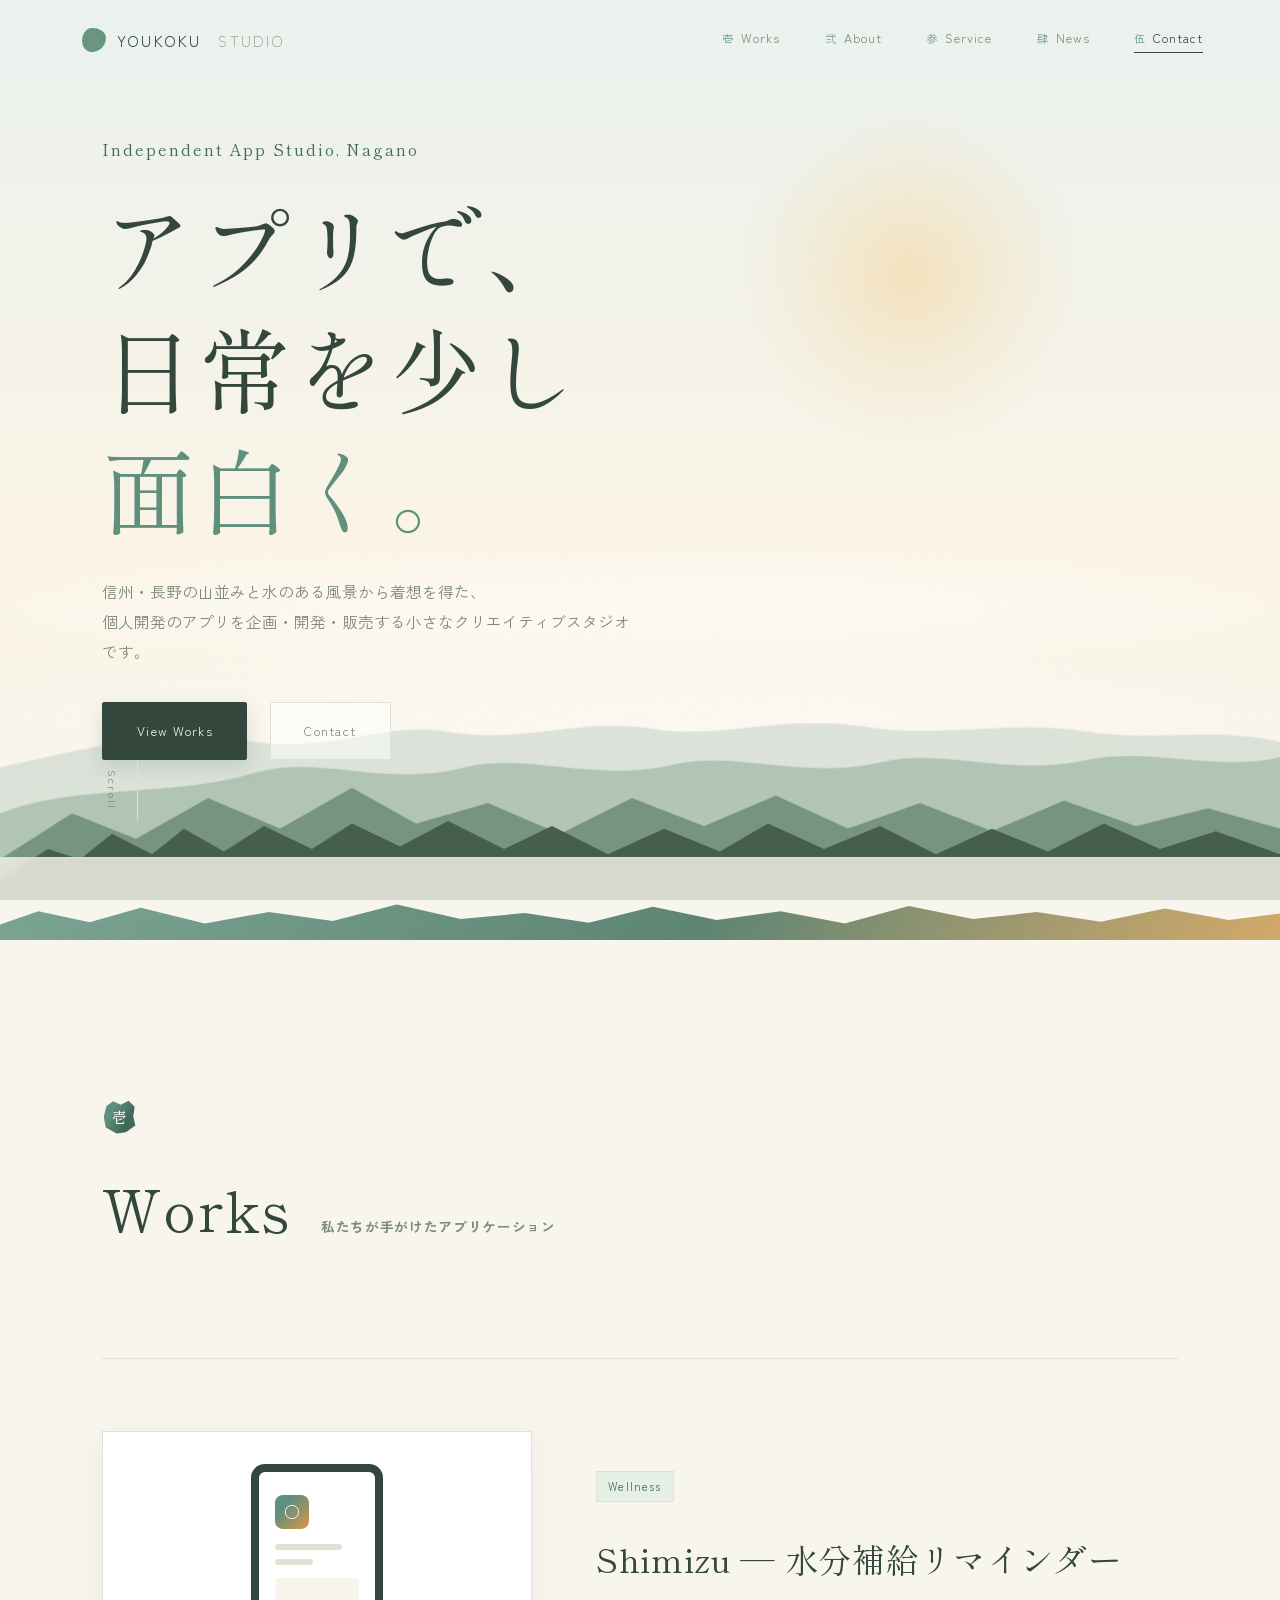
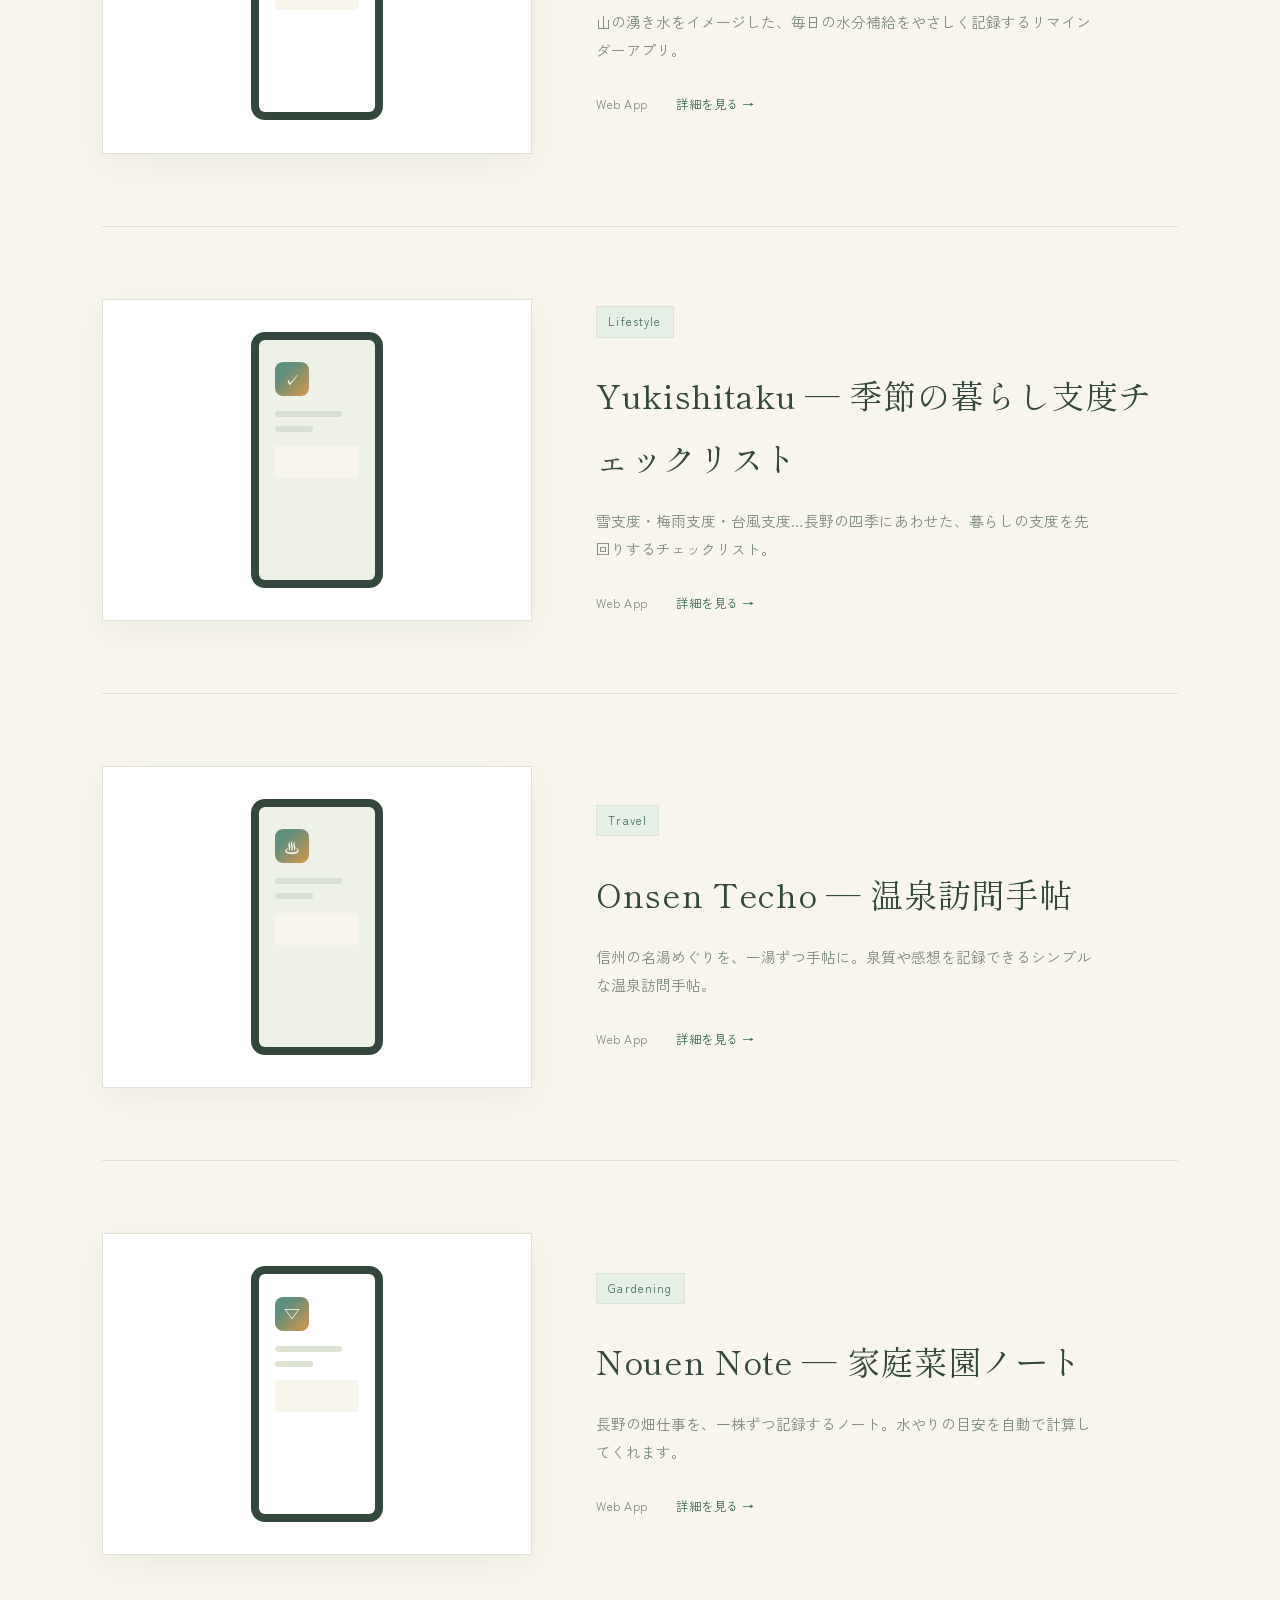
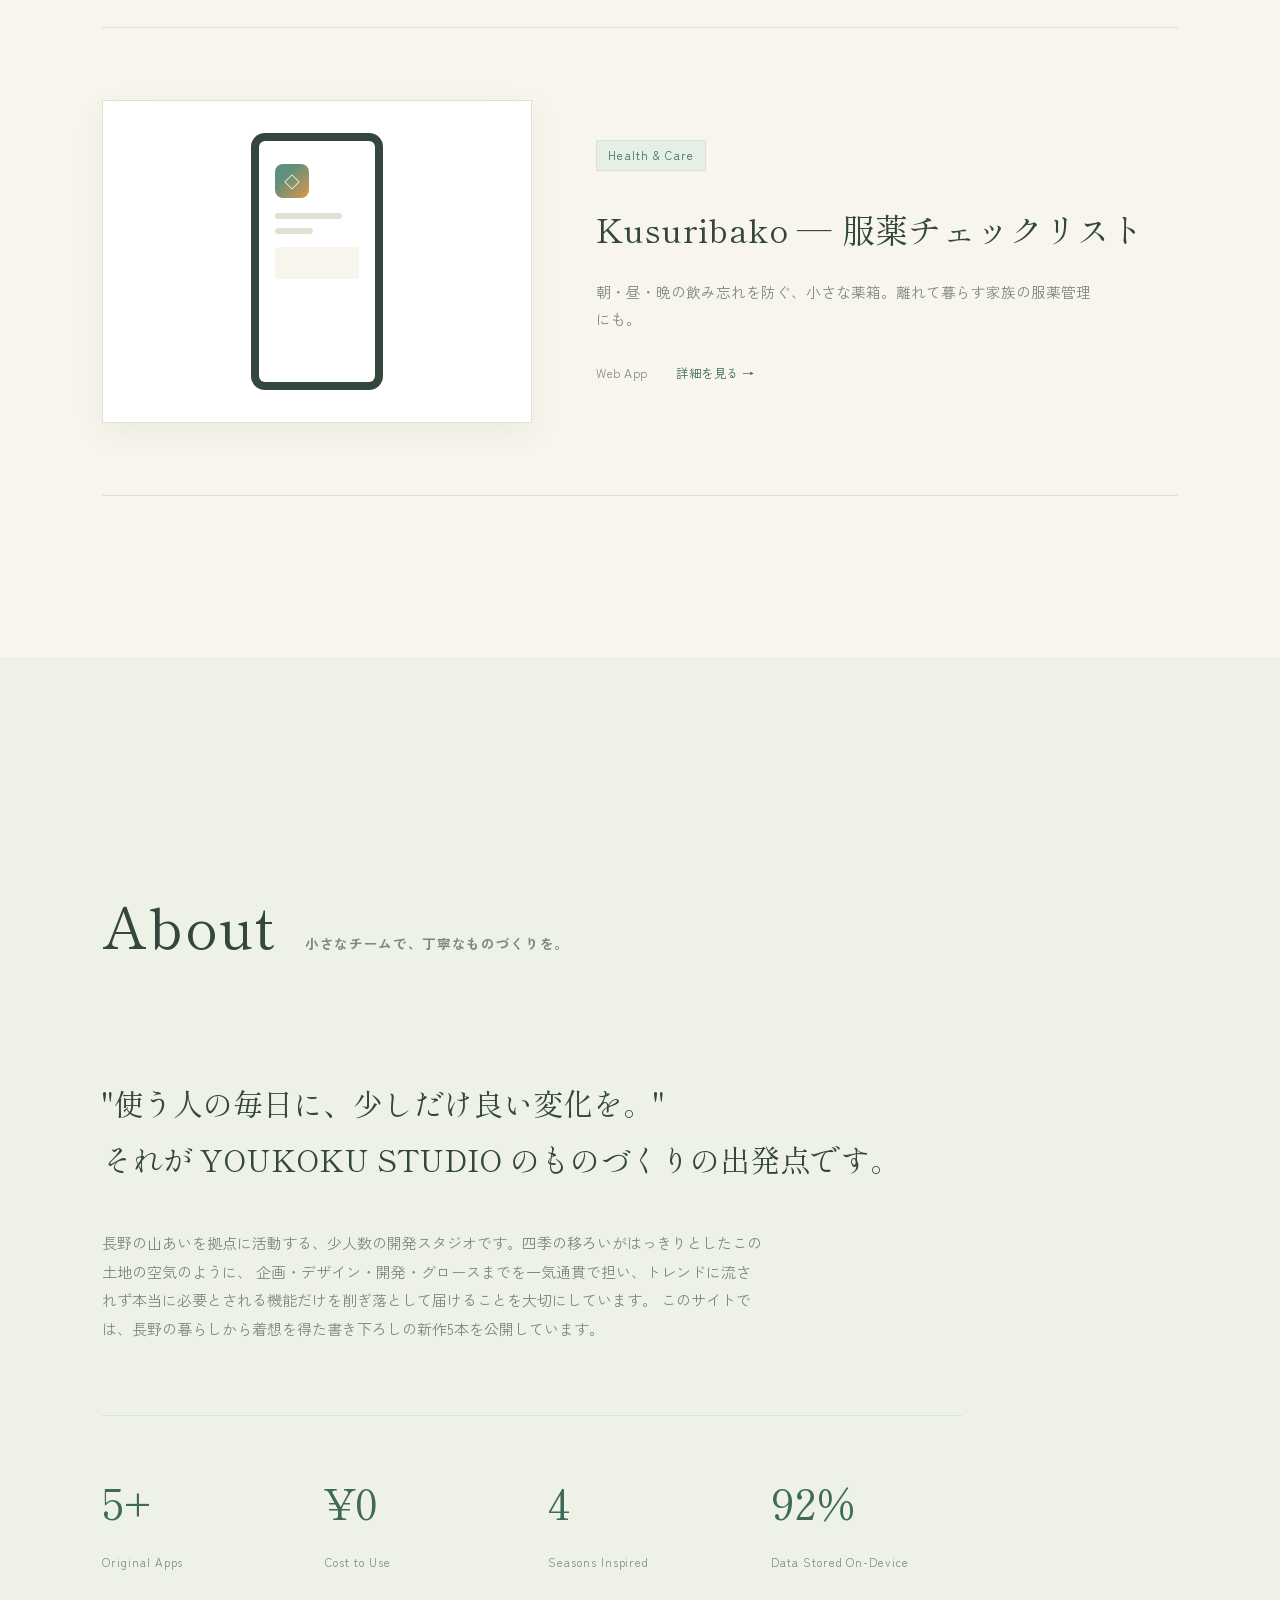
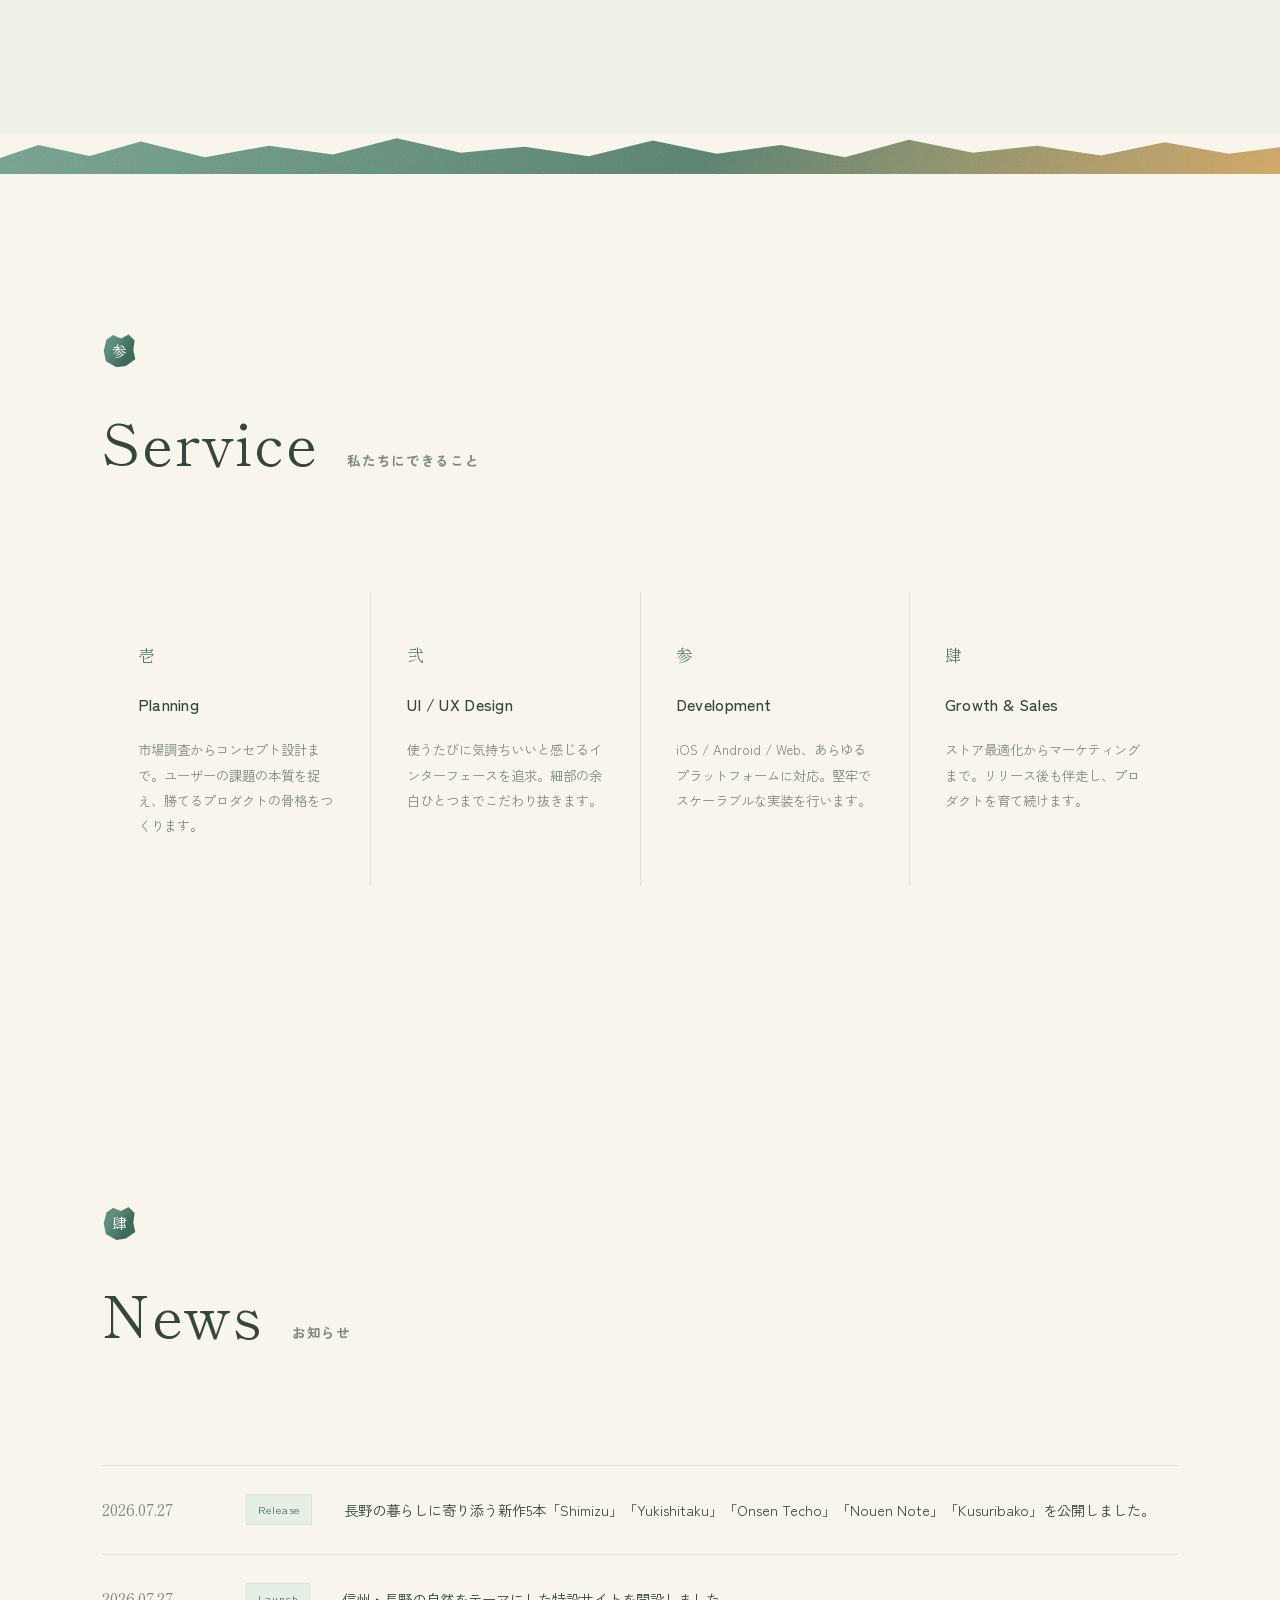
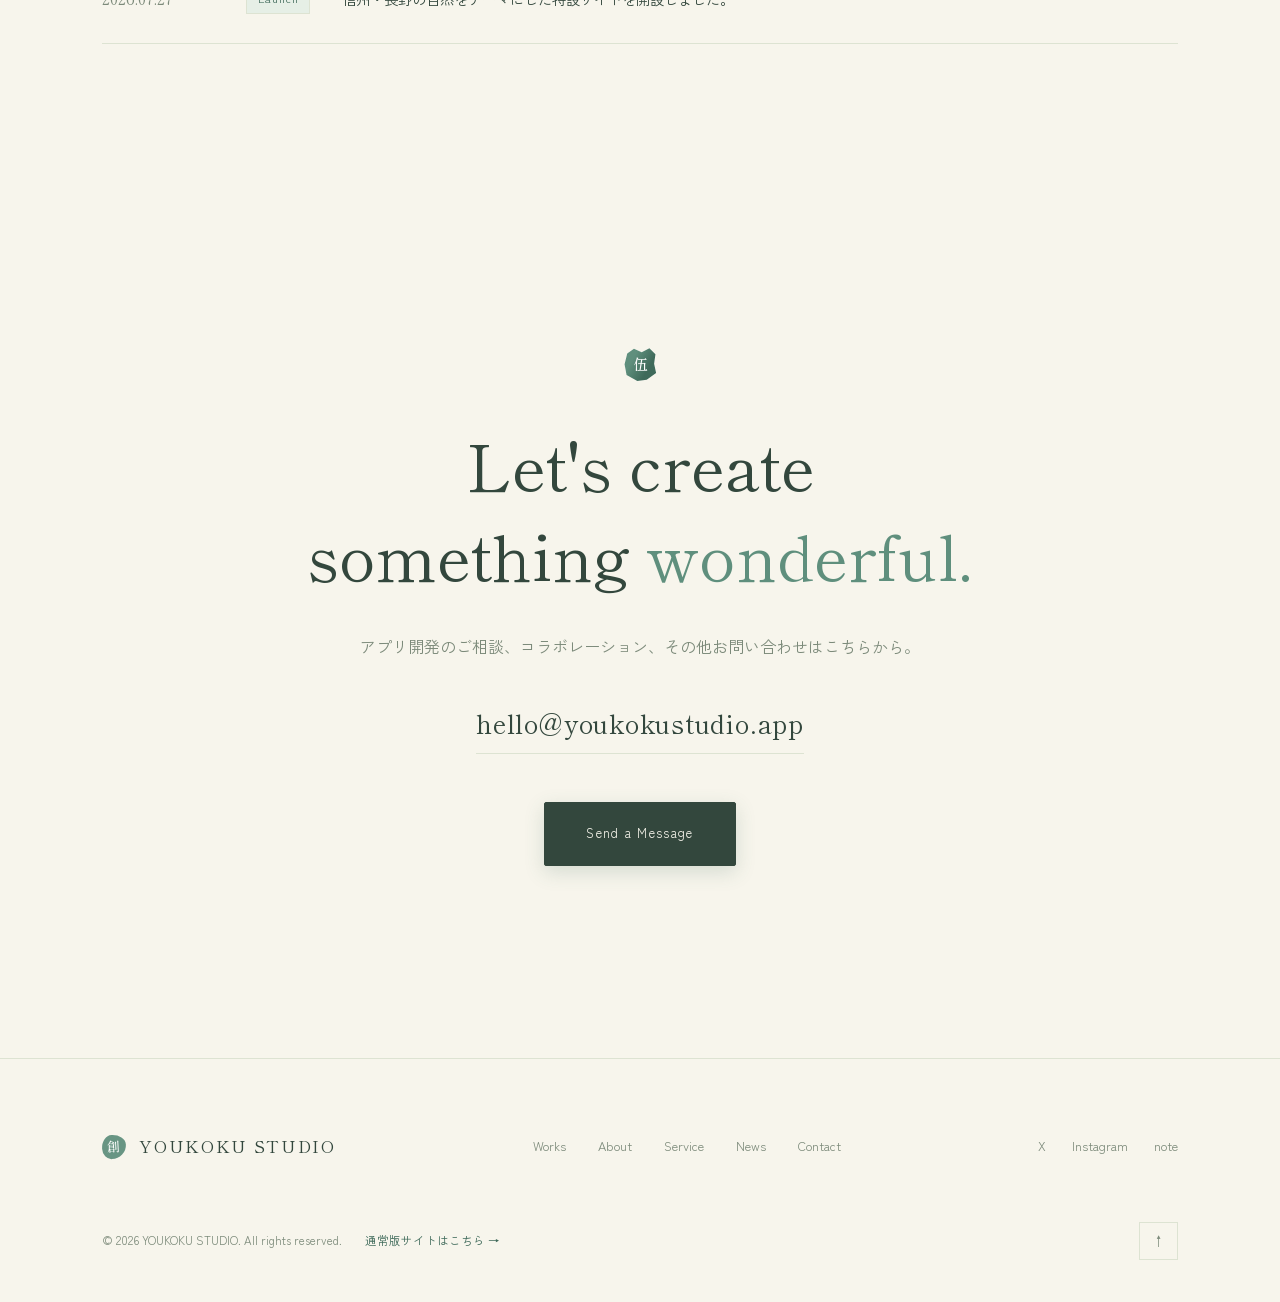
==== commit c49f09cd: "Replace bundled apps with 5 original Nagano-life-support apps The previous 5 apps (Rhythm/Focusly/Ka" ====
--- a/index.html
+++ b/index.html
@@ -115,128 +115,127 @@
     <div class="work-list">
 
       <article class="work-item reveal">
-        <a href="apps/rhythm/" class="work-link">
+        <a href="apps/shimizu/" class="work-link">
           <div class="work-visual">
             <div class="work-mock mock-1">
               <div class="mock-phone">
                 <div class="mock-screen">
-                  <div class="mock-icon"><span>◐</span></div>
-                  <div class="mock-bar"></div>
-                  <div class="mock-bar short"></div>
-                  <div class="mock-card"></div>
-                  <div class="mock-card"></div>
-                </div>
-              </div>
-            </div>
-          </div>
-          <div class="work-info">
-            <span class="work-tag">Health & Fitness</span>
-            <h3 class="work-name">Rhythm — 習慣化トラッカー</h3>
-            <p class="work-desc">小さな習慣を積み重ねるためのミニマルなトラッキングアプリ。美しいグラフでモチベーションを可視化。</p>
-            <div class="work-meta">
-              <span>Web App</span>
-              <span>詳細を見る →</span>
-            </div>
-          </div>
-        </a>
-      </article>
-
-      <article class="work-item reveal">
-        <a href="apps/focusly/" class="work-link">
+                  <div class="mock-icon"><span>○</span></div>
+                  <div class="mock-bar"></div>
+                  <div class="mock-bar short"></div>
+                  <div class="mock-card"></div>
+                </div>
+              </div>
+            </div>
+          </div>
+          <div class="work-info">
+            <span class="work-tag">Wellness</span>
+            <h3 class="work-name">Shimizu — 水分補給リマインダー</h3>
+            <p class="work-desc">山の湧き水をイメージした、毎日の水分補給をやさしく記録するリマインダーアプリ。</p>
+            <div class="work-meta">
+              <span>Web App</span>
+              <span>詳細を見る →</span>
+            </div>
+          </div>
+        </a>
+      </article>
+
+      <article class="work-item reveal">
+        <a href="apps/yukishitaku/" class="work-link">
           <div class="work-visual">
             <div class="work-mock mock-2">
               <div class="mock-phone">
                 <div class="mock-screen dark">
-                  <div class="mock-icon"><span>✦</span></div>
-                  <div class="mock-wave"></div>
-                  <div class="mock-dots">
-                    <span></span><span></span><span></span>
-                  </div>
-                </div>
-              </div>
-            </div>
-          </div>
-          <div class="work-info">
-            <span class="work-tag">Productivity</span>
-            <h3 class="work-name">Focusly — 集中タイマー</h3>
-            <p class="work-desc">ポモドーロテクニックとアンビエントサウンドを組み合わせた、深い集中状態に入るためのタイマーアプリ。</p>
-            <div class="work-meta">
-              <span>Web App</span>
-              <span>詳細を見る →</span>
-            </div>
-          </div>
-        </a>
-      </article>
-
-      <article class="work-item reveal">
-        <a href="apps/kakeibo/" class="work-link">
+                  <div class="mock-icon"><span>✓</span></div>
+                  <div class="mock-bar"></div>
+                  <div class="mock-bar short"></div>
+                  <div class="mock-card"></div>
+                </div>
+              </div>
+            </div>
+          </div>
+          <div class="work-info">
+            <span class="work-tag">Lifestyle</span>
+            <h3 class="work-name">Yukishitaku — 季節の暮らし支度チェックリスト</h3>
+            <p class="work-desc">雪支度・梅雨支度・台風支度…長野の四季にあわせた、暮らしの支度を先回りするチェックリスト。</p>
+            <div class="work-meta">
+              <span>Web App</span>
+              <span>詳細を見る →</span>
+            </div>
+          </div>
+        </a>
+      </article>
+
+      <article class="work-item reveal">
+        <a href="apps/onsen-techo/" class="work-link">
           <div class="work-visual">
             <div class="work-mock mock-3">
               <div class="mock-phone">
+                <div class="mock-screen dark">
+                  <div class="mock-icon"><span>♨</span></div>
+                  <div class="mock-bar"></div>
+                  <div class="mock-bar short"></div>
+                  <div class="mock-card"></div>
+                </div>
+              </div>
+            </div>
+          </div>
+          <div class="work-info">
+            <span class="work-tag">Travel</span>
+            <h3 class="work-name">Onsen Techo — 温泉訪問手帖</h3>
+            <p class="work-desc">信州の名湯めぐりを、一湯ずつ手帖に。泉質や感想を記録できるシンプルな温泉訪問手帖。</p>
+            <div class="work-meta">
+              <span>Web App</span>
+              <span>詳細を見る →</span>
+            </div>
+          </div>
+        </a>
+      </article>
+
+      <article class="work-item reveal">
+        <a href="apps/nouen-note/" class="work-link">
+          <div class="work-visual">
+            <div class="work-mock mock-4">
+              <div class="mock-phone">
                 <div class="mock-screen">
-                  <div class="mock-icon"><span>◈</span></div>
-                  <div class="mock-grid">
-                    <span></span><span></span><span></span><span></span>
-                  </div>
-                </div>
-              </div>
-            </div>
-          </div>
-          <div class="work-info">
-            <span class="work-tag">Finance</span>
-            <h3 class="work-name">Kakeibo — シンプル家計簿</h3>
-            <p class="work-desc">レシートを撮るだけで自動仕分け。日本の伝統的な家計簿の思想を、現代的なUIで再構築しました。</p>
-            <div class="work-meta">
-              <span>Web App</span>
-              <span>詳細を見る →</span>
-            </div>
-          </div>
-        </a>
-      </article>
-
-      <article class="work-item reveal">
-        <a href="apps/kotoba/" class="work-link">
+                  <div class="mock-icon"><span>▽</span></div>
+                  <div class="mock-bar"></div>
+                  <div class="mock-bar short"></div>
+                  <div class="mock-card"></div>
+                </div>
+              </div>
+            </div>
+          </div>
+          <div class="work-info">
+            <span class="work-tag">Gardening</span>
+            <h3 class="work-name">Nouen Note — 家庭菜園ノート</h3>
+            <p class="work-desc">長野の畑仕事を、一株ずつ記録するノート。水やりの目安を自動で計算してくれます。</p>
+            <div class="work-meta">
+              <span>Web App</span>
+              <span>詳細を見る →</span>
+            </div>
+          </div>
+        </a>
+      </article>
+
+      <article class="work-item reveal">
+        <a href="apps/kusuribako/" class="work-link">
           <div class="work-visual">
             <div class="work-mock mock-5">
               <div class="mock-phone">
                 <div class="mock-screen">
-                  <div class="mock-icon"><span>”</span></div>
-                  <div class="mock-bar"></div>
-                  <div class="mock-bar short"></div>
-                  <div class="mock-card"></div>
-                  <div class="mock-card"></div>
-                </div>
-              </div>
-            </div>
-          </div>
-          <div class="work-info">
-            <span class="work-tag">Journal</span>
-            <h3 class="work-name">Kotoba — AI日記</h3>
-            <p class="work-desc">端末内で動く軽量AIが文章の意味を理解し、似た気持ちを書いた日を自動で思い出させてくれる日記アプリ。GPU不要・サーバー費用ゼロ。</p>
-            <div class="work-meta">
-              <span>Web App</span>
-              <span>詳細を見る →</span>
-            </div>
-          </div>
-        </a>
-      </article>
-
-      <article class="work-item reveal">
-        <a href="apps/nocta/" class="work-link">
-          <div class="work-visual">
-            <div class="work-mock mock-4">
-              <div class="mock-phone">
-                <div class="mock-screen dark">
-                  <div class="mock-icon"><span>☾</span></div>
-                  <div class="mock-ring"></div>
-                </div>
-              </div>
-            </div>
-          </div>
-          <div class="work-info">
-            <span class="work-tag">Lifestyle</span>
-            <h3 class="work-name">Nocta — 睡眠サウンド</h3>
-            <p class="work-desc">上質な眠りへ誘う、高品質なアンビエントサウンドライブラリ。おやすみ前のルーティンに寄り添うアプリ。</p>
+                  <div class="mock-icon"><span>◇</span></div>
+                  <div class="mock-bar"></div>
+                  <div class="mock-bar short"></div>
+                  <div class="mock-card"></div>
+                </div>
+              </div>
+            </div>
+          </div>
+          <div class="work-info">
+            <span class="work-tag">Health & Care</span>
+            <h3 class="work-name">Kusuribako — 服薬チェックリスト</h3>
+            <p class="work-desc">朝・昼・晩の飲み忘れを防ぐ、小さな薬箱。離れて暮らす家族の服薬管理にも。</p>
             <div class="work-meta">
               <span>Web App</span>
               <span>詳細を見る →</span>
@@ -266,24 +265,24 @@
         <p class="about-text reveal">
           長野の山あいを拠点に活動する、少人数の開発スタジオです。四季の移ろいがはっきりとしたこの土地の空気のように、
           企画・デザイン・開発・グロースまでを一気通貫で担い、トレンドに流されず本当に必要とされる機能だけを削ぎ落として届けることを大切にしています。
-          リリースしたアプリはこれまでに数十万ダウンロードを記録し、多くのユーザーの日常に溶け込んでいます。
+          このサイトでは、長野の暮らしから着想を得た書き下ろしの新作5本を公開しています。
         </p>
         <div class="stats reveal">
           <div class="stat">
-            <span class="stat-num" data-count="18">0</span>
-            <span class="stat-label">Released Apps</span>
+            <span class="stat-num plus" data-count="5">0</span>
+            <span class="stat-label">Original Apps</span>
           </div>
           <div class="stat">
-            <span class="stat-num" data-count="420">0</span>
-            <span class="stat-label">K+ Downloads</span>
+            <span class="stat-num prefix-yen" data-count="0">0</span>
+            <span class="stat-label">Cost to Use</span>
           </div>
           <div class="stat">
-            <span class="stat-num" data-count="4.8">0</span>
-            <span class="stat-label">Average Rating</span>
+            <span class="stat-num" data-count="4">0</span>
+            <span class="stat-label">Seasons Inspired</span>
           </div>
           <div class="stat">
-            <span class="stat-num" data-count="7">0</span>
-            <span class="stat-label">Years of Craft</span>
+            <span class="stat-num suffix-pct" data-count="100">0</span>
+            <span class="stat-label">Data Stored On-Device</span>
           </div>
         </div>
       </div>
@@ -336,24 +335,14 @@
     </div>
     <ul class="news-list">
       <li class="news-item reveal">
-        <span class="news-date">2026.07.20</span>
+        <span class="news-date">2026.07.27</span>
         <span class="news-cat">Release</span>
-        <span class="news-title">新作アプリ「Nocta」を App Store / Google Play にて公開しました。</span>
+        <span class="news-title">長野の暮らしに寄り添う新作5本「Shimizu」「Yukishitaku」「Onsen Techo」「Nouen Note」「Kusuribako」を公開しました。</span>
       </li>
       <li class="news-item reveal">
-        <span class="news-date">2026.05.02</span>
-        <span class="news-cat">Update</span>
-        <span class="news-title">「Rhythm」がApp Store 本日のアプリに掲載されました。</span>
-      </li>
-      <li class="news-item reveal">
-        <span class="news-date">2026.02.14</span>
-        <span class="news-cat">Award</span>
-        <span class="news-title">「Kakeibo」が Good App Design Award 2026 を受賞しました。</span>
-      </li>
-      <li class="news-item reveal">
-        <span class="news-date">2025.11.30</span>
-        <span class="news-cat">Milestone</span>
-        <span class="news-title">累計ダウンロード数が40万を突破しました。</span>
+        <span class="news-date">2026.07.27</span>
+        <span class="news-cat">Launch</span>
+        <span class="news-title">信州・長野の自然をテーマにした特設サイトを開設しました。</span>
       </li>
     </ul>
   </section>
--- a/assets/css/style.css
+++ b/assets/css/style.css
@@ -431,7 +431,9 @@
 .stats{ display:grid; grid-template-columns:repeat(4,1fr); gap:2rem; border-top:1px solid var(--line); padding-top:2.8rem; }
 .stat{ display:flex; flex-direction:column; gap:.5rem; }
 .stat-num{ font-family:var(--serif); font-weight:300; font-size:clamp(1.9rem,3.4vw,2.8rem); color:var(--accent-deep); }
-.stat-num::after{ content:'+'; }
+.stat-num.plus::after{ content:'+'; }
+.stat-num.suffix-pct::after{ content:'%'; }
+.stat-num.prefix-yen::before{ content:'¥'; }
 .stat-label{ font-size:.72rem; color:var(--ink-soft); letter-spacing:.08em; }
 @media (max-width:720px){ .stats{ grid-template-columns:repeat(2,1fr); } }
 
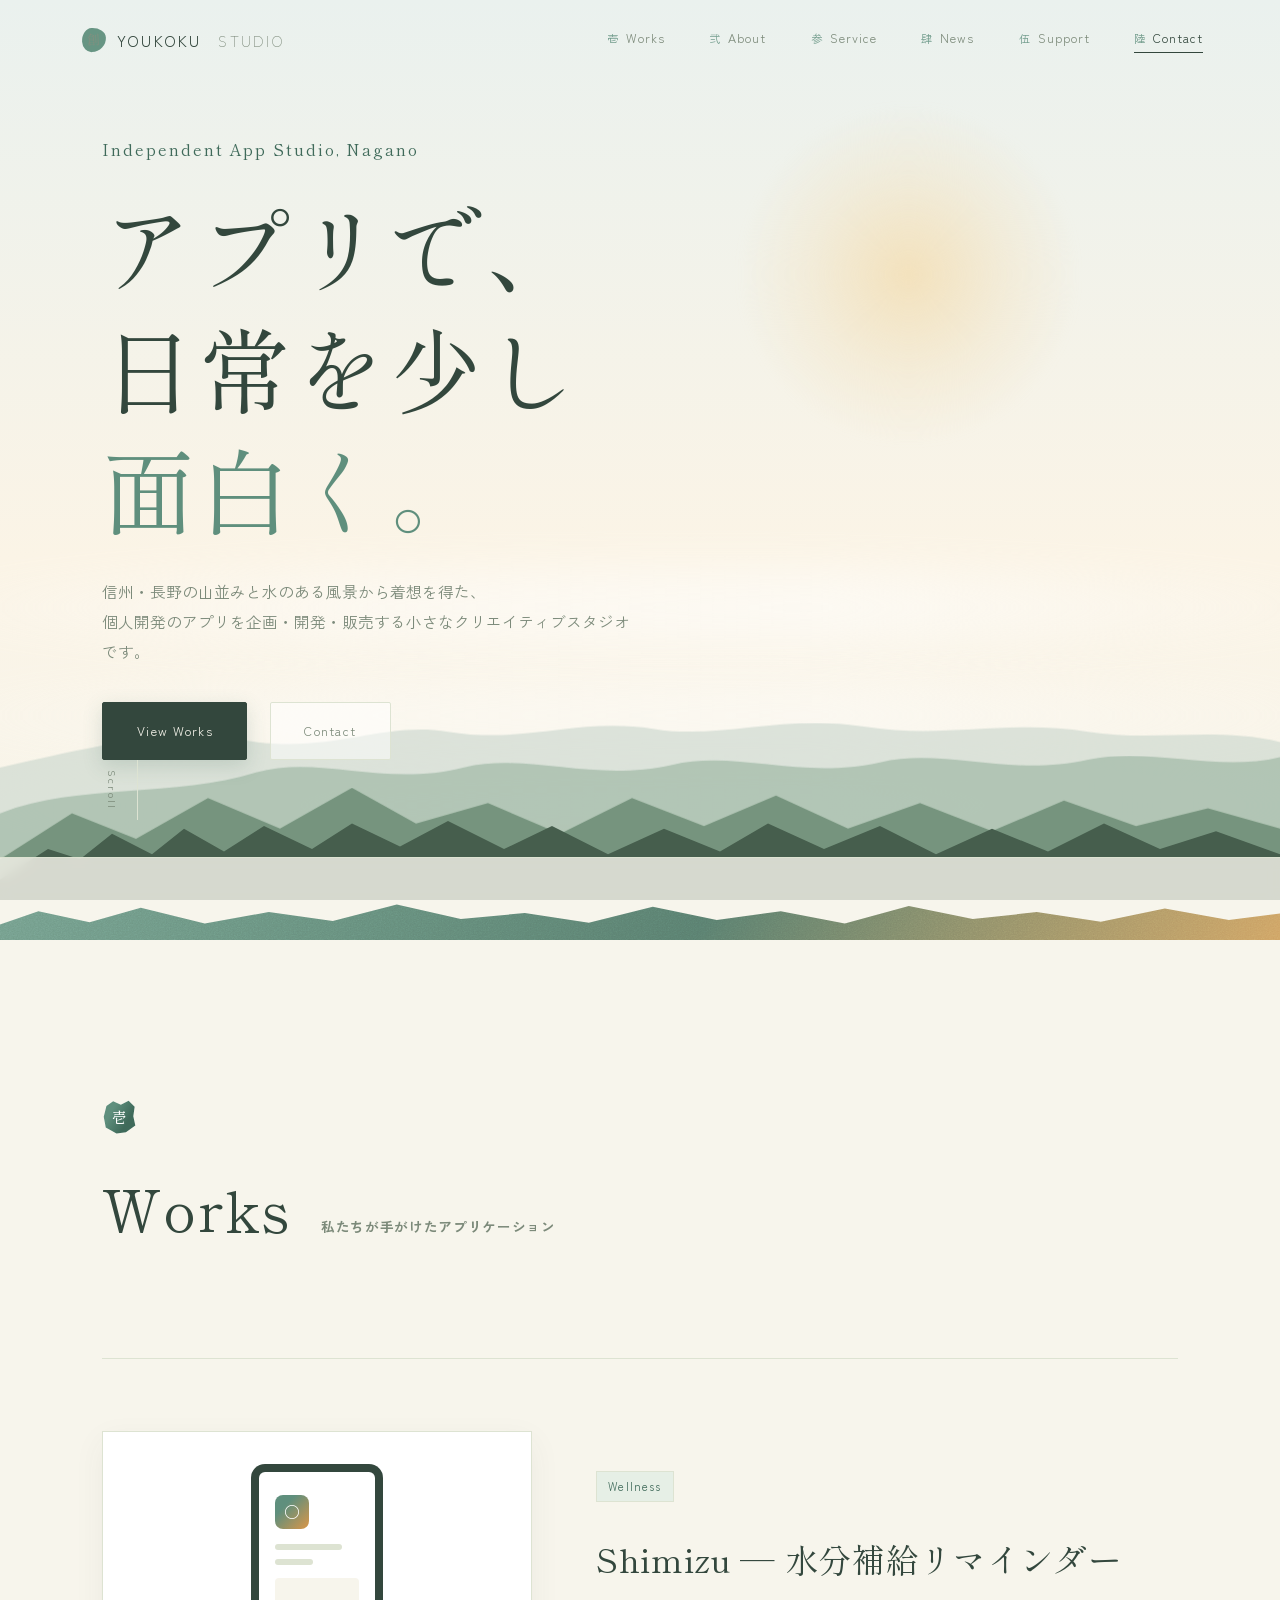
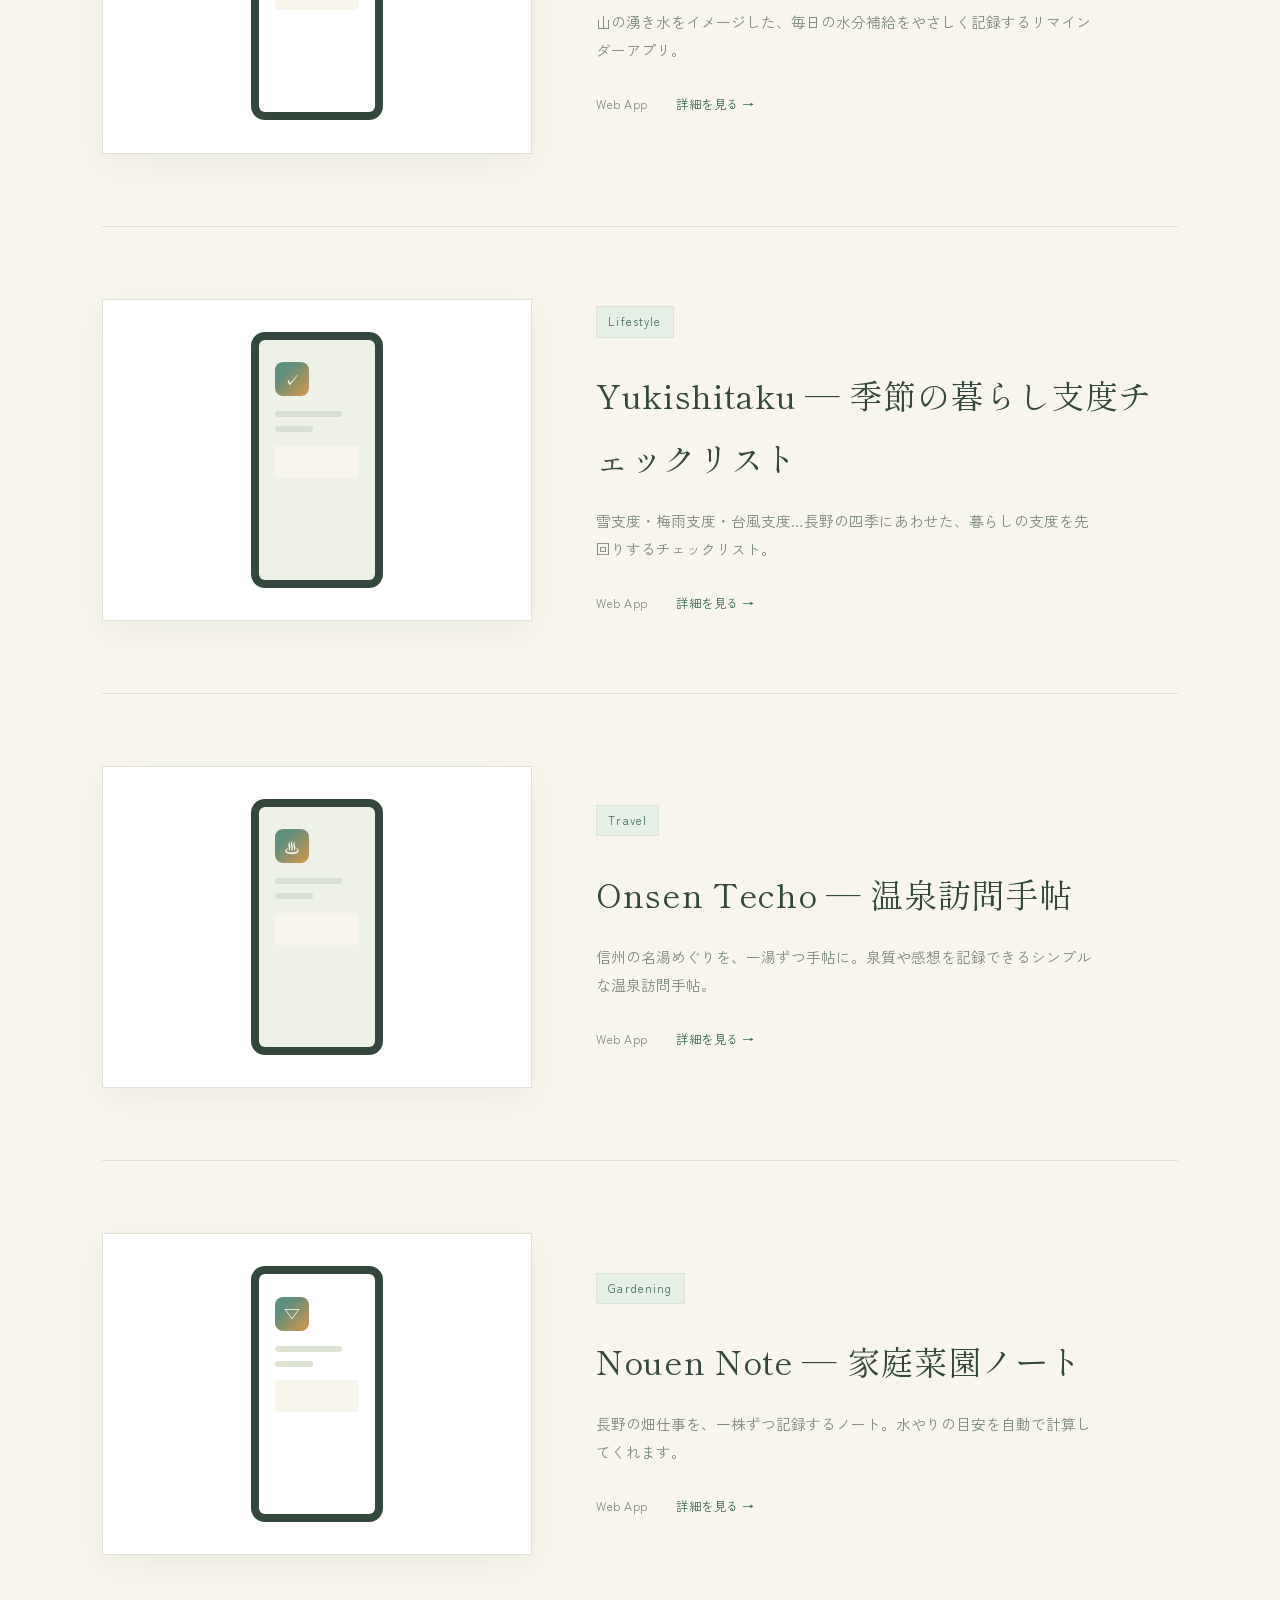
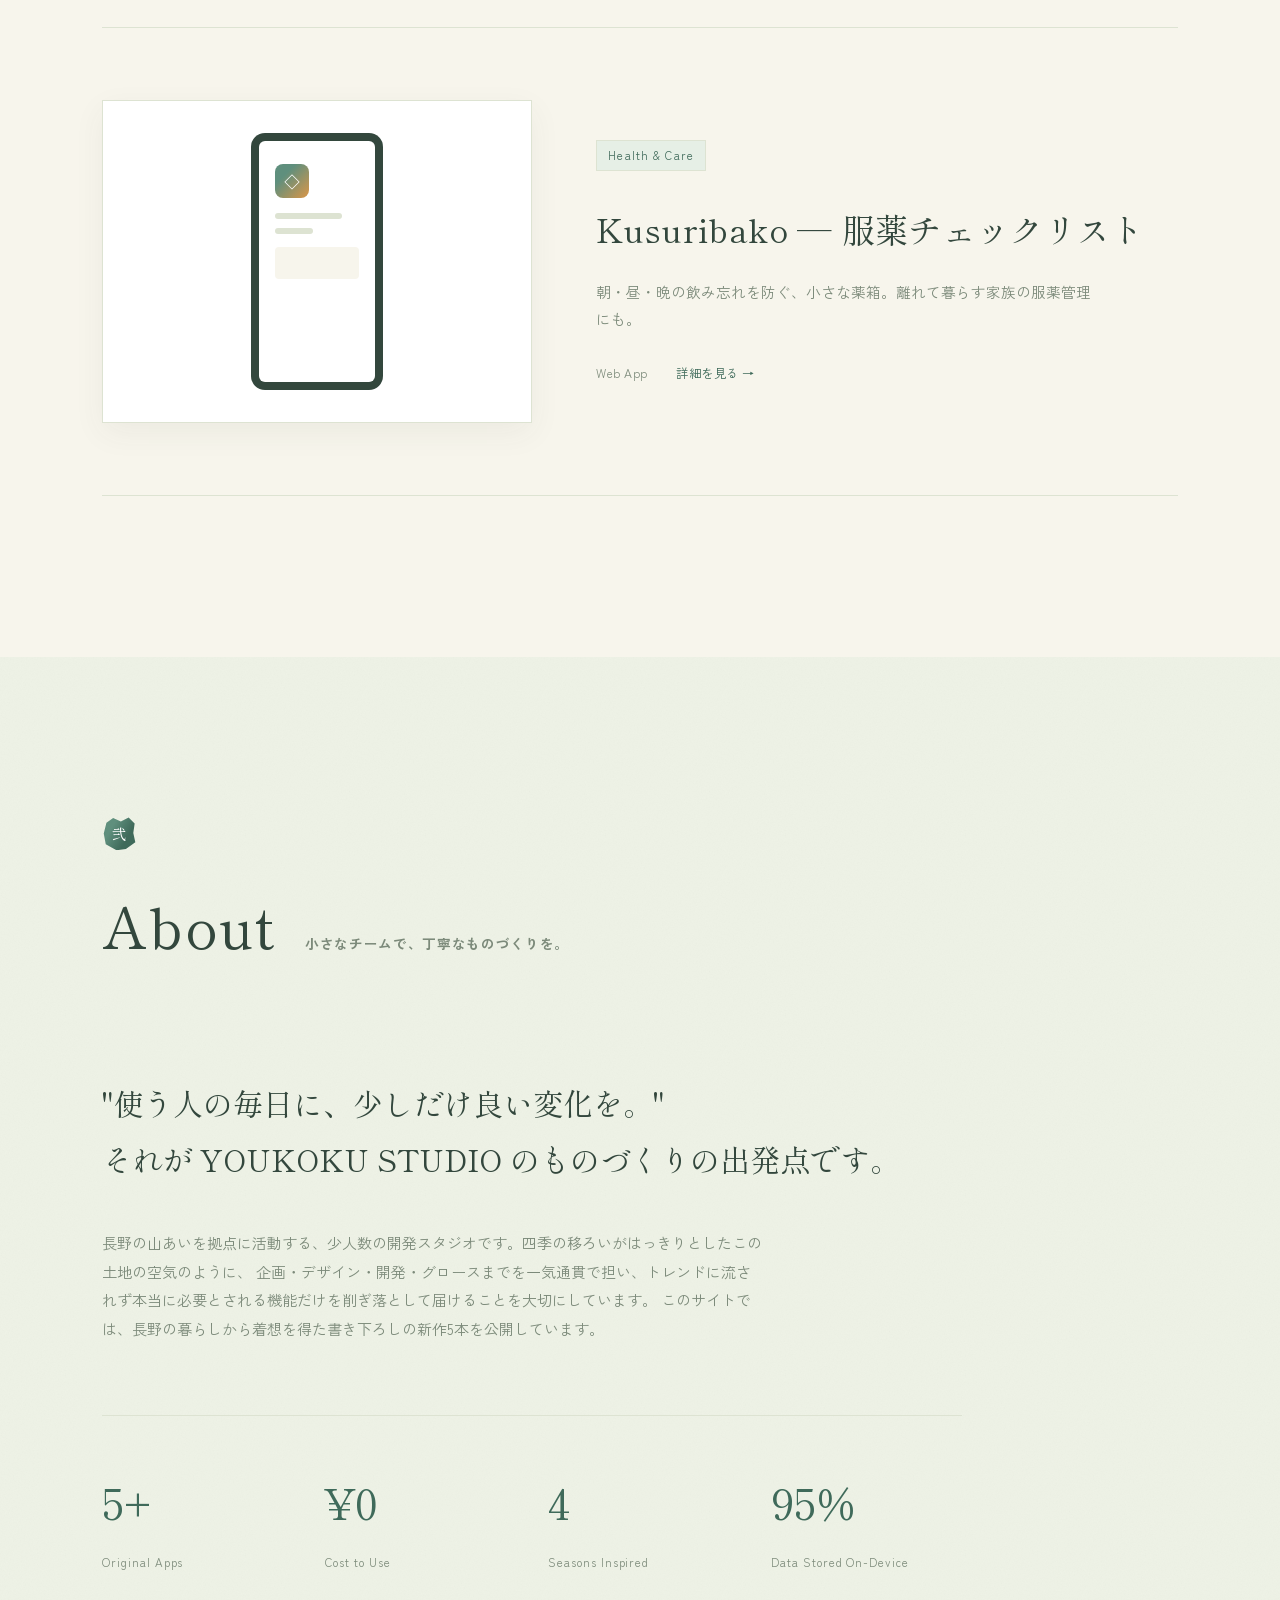
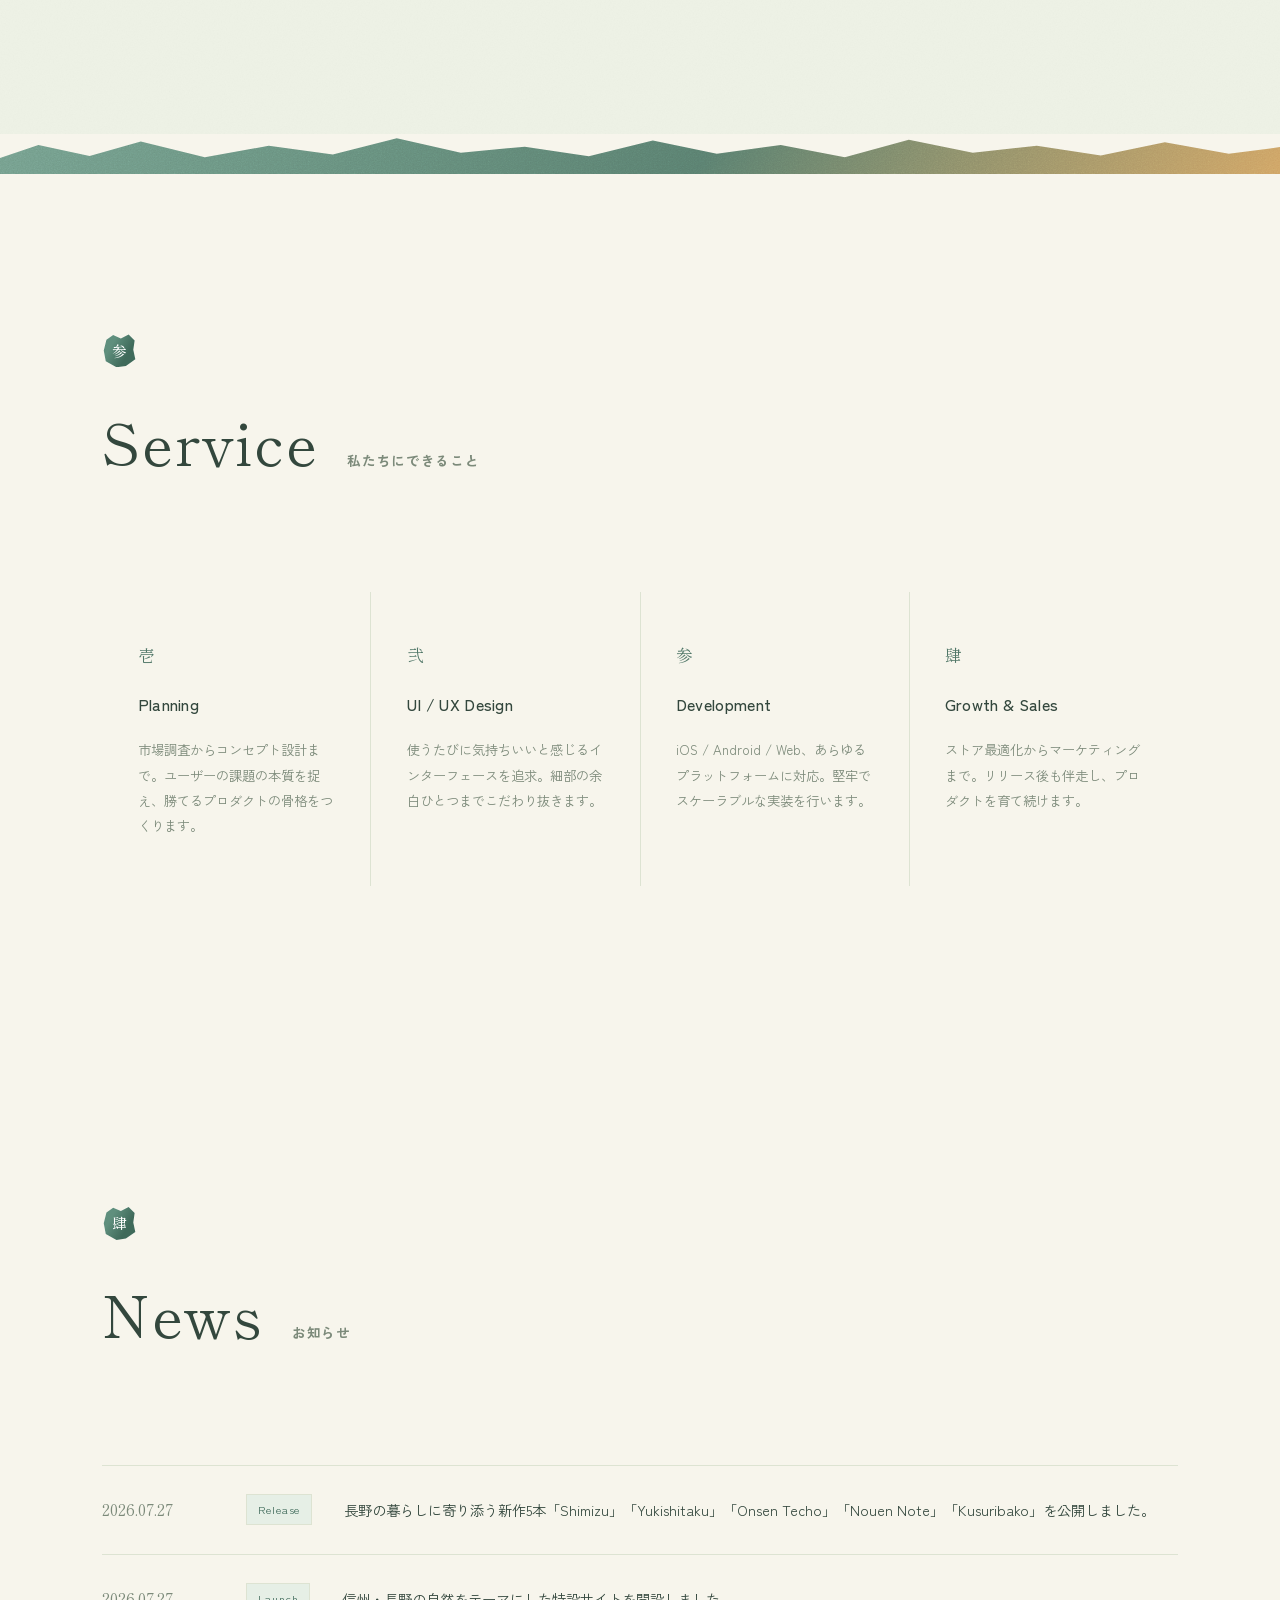
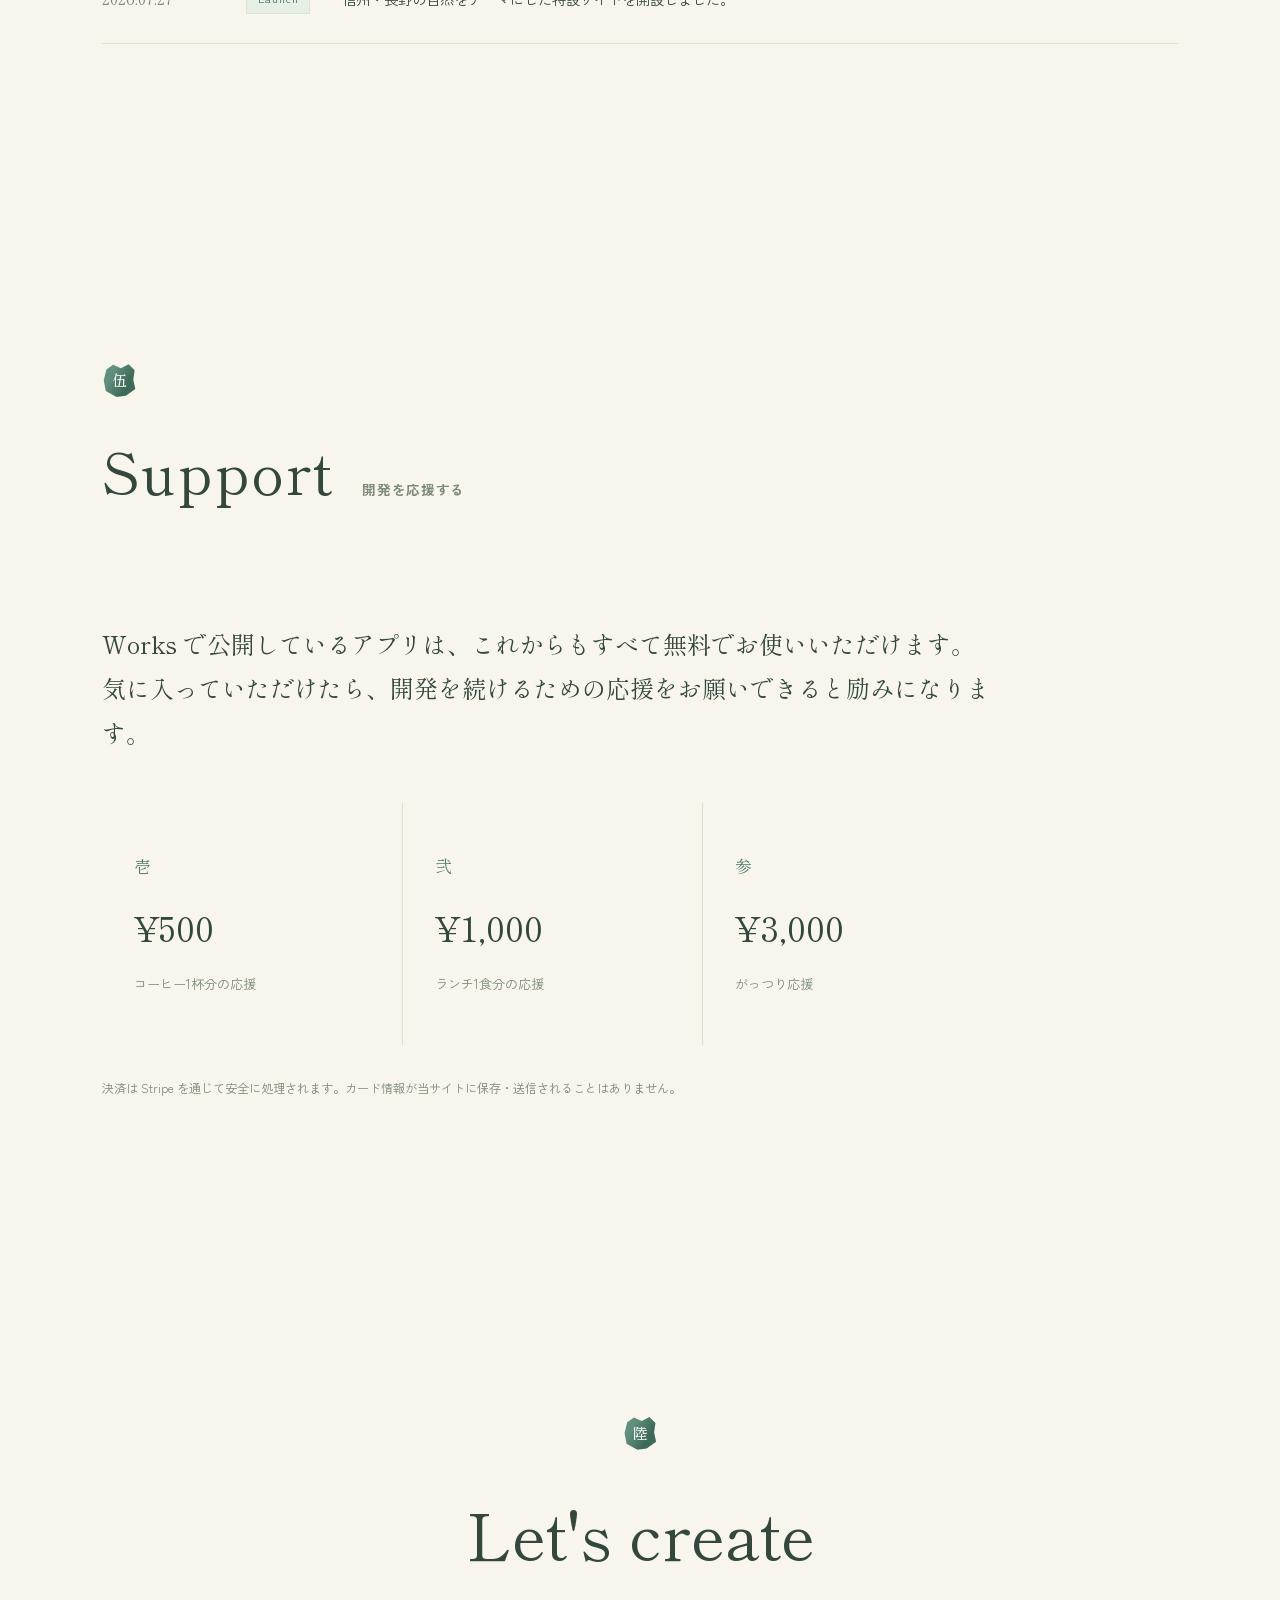
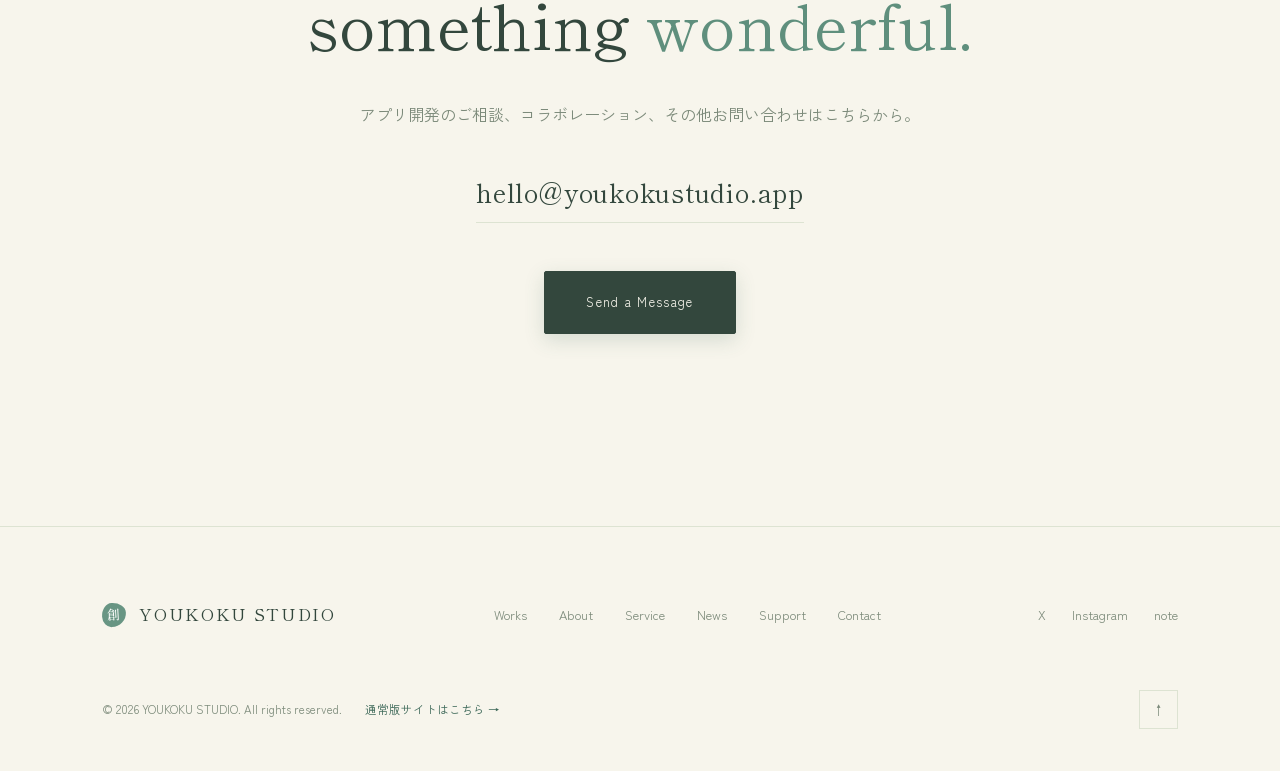
==== commit 71ba7b87: "Add a Support section with Stripe Payment Link buttons Adds a Support section (between News and Cont" ====
--- a/index.html
+++ b/index.html
@@ -11,7 +11,7 @@
 <link rel="preconnect" href="https://fonts.googleapis.com">
 <link rel="preconnect" href="https://fonts.gstatic.com" crossorigin>
 <link href="https://fonts.googleapis.com/css2?family=Zen+Kaku+Gothic+New:wght@300;400;500;700;900&family=Shippori+Mincho:wght@400;500;600;700;800&display=swap" rel="stylesheet">
-<link rel="stylesheet" href="assets/css/style.css?v=7">
+<link rel="stylesheet" href="assets/css/style.css?v=8">
 </head>
 <body>
 
@@ -32,7 +32,8 @@
       <a href="#about" data-label="弐">About</a>
       <a href="#service" data-label="参">Service</a>
       <a href="#news" data-label="肆">News</a>
-      <a href="#contact" data-label="伍">Contact</a>
+      <a href="#support" data-label="伍">Support</a>
+      <a href="#contact" data-label="陸">Contact</a>
     </nav>
     <button class="burger" id="burger" aria-label="メニュー">
       <span></span><span></span>
@@ -47,6 +48,7 @@
     <a href="#about">About<span>私たちについて</span></a>
     <a href="#service">Service<span>サービス</span></a>
     <a href="#news">News<span>お知らせ</span></a>
+    <a href="#support">Support<span>応援する</span></a>
     <a href="#contact">Contact<span>お問い合わせ</span></a>
   </nav>
 </div>
@@ -347,10 +349,45 @@
     </ul>
   </section>
 
+  <!-- ===== Support ===== -->
+  <section class="support" id="support">
+    <div class="section-head">
+      <p class="section-num reveal"><span>伍</span></p>
+      <h2 class="section-title reveal">
+        <span class="jp">Support</span>
+        <span class="en">開発を応援する</span>
+      </h2>
+    </div>
+    <div class="support-body">
+      <p class="support-lead reveal">
+        Works で公開しているアプリは、これからもすべて無料でお使いいただけます。<br class="pc-only">
+        気に入っていただけたら、開発を続けるための応援をお願いできると励みになります。
+      </p>
+      <div class="support-list reveal">
+        <a href="https://buy.stripe.com/test_00000000000000" class="support-item" target="_blank" rel="noopener">
+          <span class="support-index">壱</span>
+          <span class="support-amount">¥500</span>
+          <span class="support-label">コーヒー1杯分の応援</span>
+        </a>
+        <a href="https://buy.stripe.com/test_00000000000001" class="support-item" target="_blank" rel="noopener">
+          <span class="support-index">弐</span>
+          <span class="support-amount">¥1,000</span>
+          <span class="support-label">ランチ1食分の応援</span>
+        </a>
+        <a href="https://buy.stripe.com/test_00000000000002" class="support-item" target="_blank" rel="noopener">
+          <span class="support-index">参</span>
+          <span class="support-amount">¥3,000</span>
+          <span class="support-label">がっつり応援</span>
+        </a>
+      </div>
+      <p class="support-note reveal">決済は Stripe を通じて安全に処理されます。カード情報が当サイトに保存・送信されることはありません。</p>
+    </div>
+  </section>
+
   <!-- ===== CTA / Contact ===== -->
   <section class="contact" id="contact">
     <div class="contact-inner">
-      <p class="section-num reveal"><span>伍</span></p>
+      <p class="section-num reveal"><span>陸</span></p>
       <h2 class="contact-title reveal">Let's create<br>something <span class="accent">wonderful.</span></h2>
       <p class="contact-desc reveal">アプリ開発のご相談、コラボレーション、その他お問い合わせはこちらから。</p>
       <a href="mailto:hello@youkokustudio.app" class="contact-mail reveal">hello@youkokustudio.app</a>
@@ -371,6 +408,7 @@
       <a href="#about">About</a>
       <a href="#service">Service</a>
       <a href="#news">News</a>
+      <a href="#support">Support</a>
       <a href="#contact">Contact</a>
     </div>
     <div class="footer-sns">
--- a/assets/css/style.css
+++ b/assets/css/style.css
@@ -450,6 +450,25 @@
 @media (max-width:900px){ .service-list{ grid-template-columns:1fr 1fr; } }
 @media (max-width:560px){ .service-list{ grid-template-columns:1fr; } }
 
+/* ---------- support ---------- */
+.support-body{ max-width:900px; }
+.support-lead{
+  font-family:var(--serif); font-weight:300; font-size:clamp(1.15rem,2.2vw,1.5rem);
+  line-height:1.85; margin:0 0 3rem; color:var(--kuro);
+}
+.support-list{ display:grid; grid-template-columns:repeat(3,1fr); gap:1px; background:var(--line); margin-bottom:2rem; }
+.support-item{
+  background:var(--bg); padding:3rem 2rem; display:flex; flex-direction:column; gap:.7rem; align-items:flex-start;
+  transition:background .5s var(--ease), transform .5s var(--ease);
+}
+.support-item:hover{ background:var(--paper); transform:translateY(-4px); }
+.support-index{ font-family:var(--serif); font-weight:400; color:var(--accent-deep); font-size:1.05rem; opacity:.9; }
+.support-amount{ font-family:var(--serif); font-weight:400; font-size:clamp(1.6rem,3vw,2.2rem); color:var(--kuro); }
+.support-label{ font-size:.82rem; color:var(--ink-soft); }
+.support-note{ font-size:.76rem; color:var(--ink-soft); }
+@media (max-width:900px){ .support-list{ grid-template-columns:1fr 1fr; } }
+@media (max-width:560px){ .support-list{ grid-template-columns:1fr; } }
+
 /* ---------- news ---------- */
 .news-list{ border-top:1px solid var(--line); }
 .news-item{
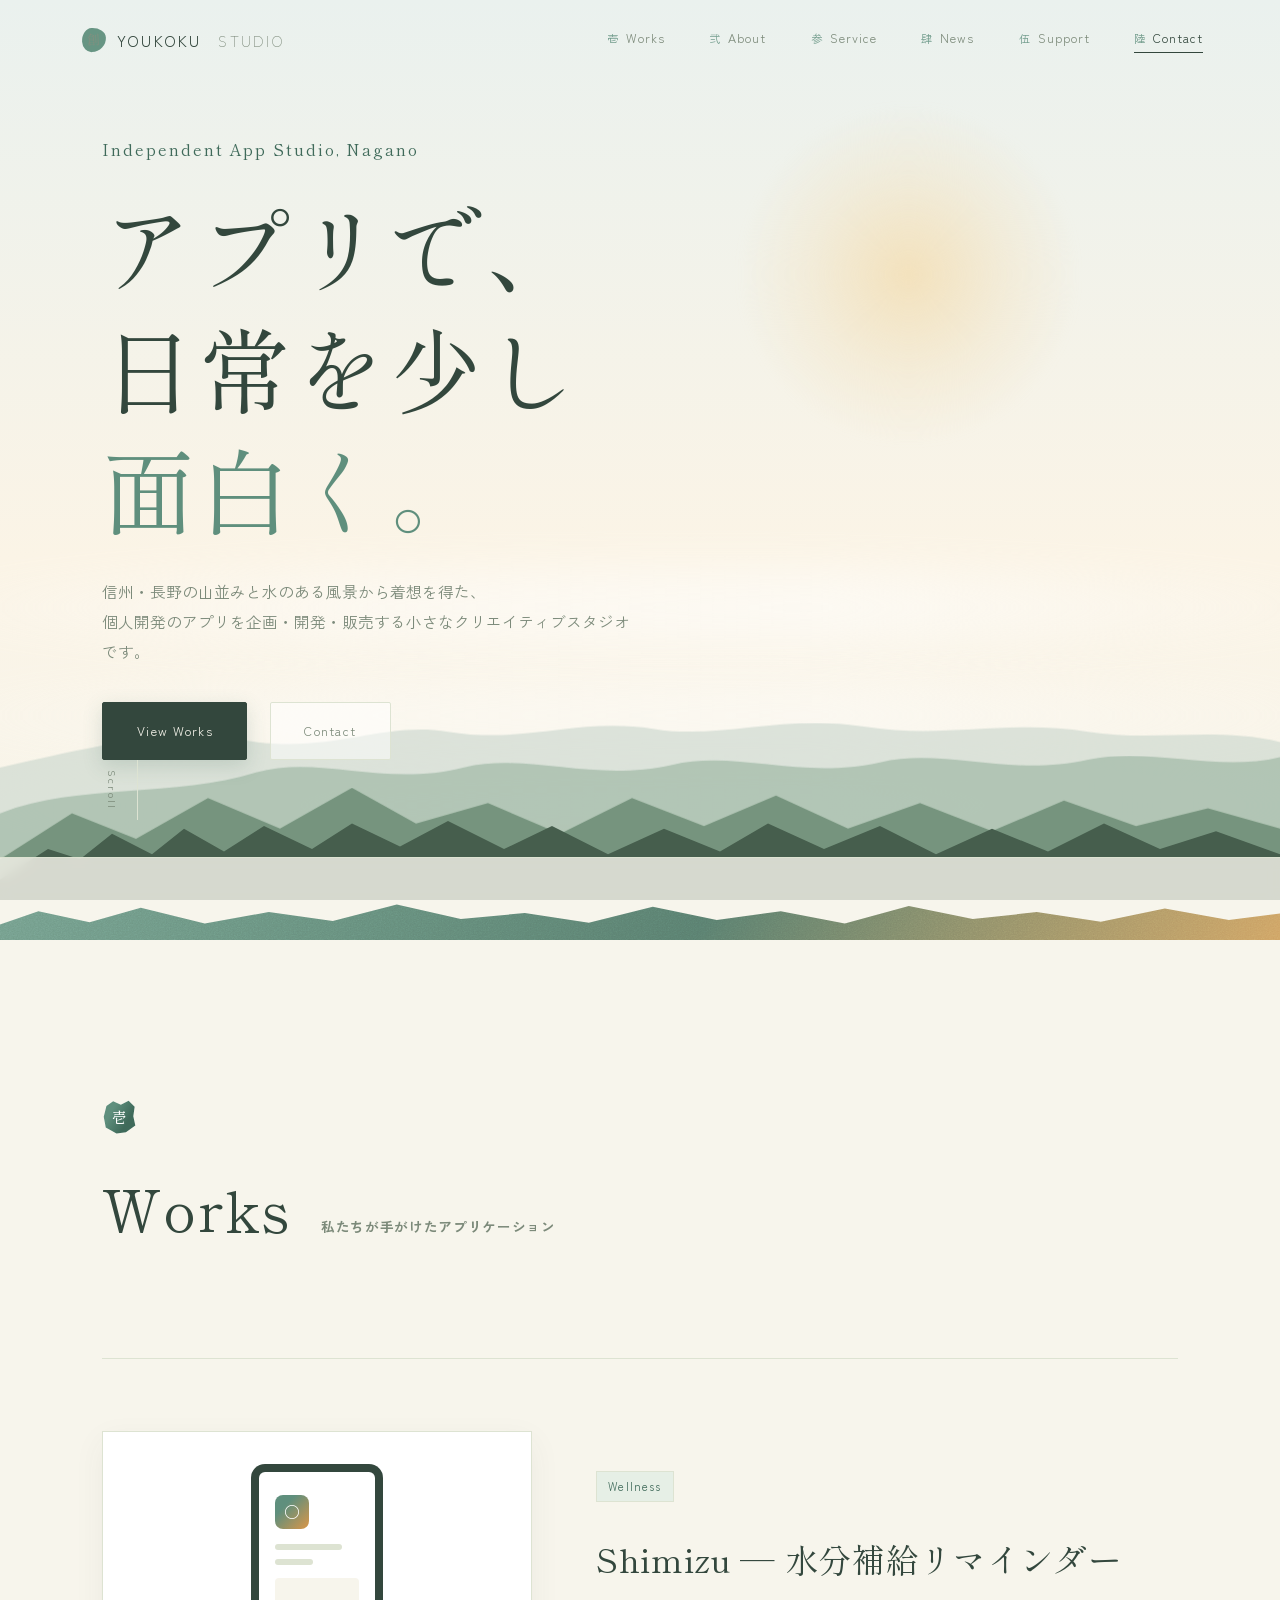
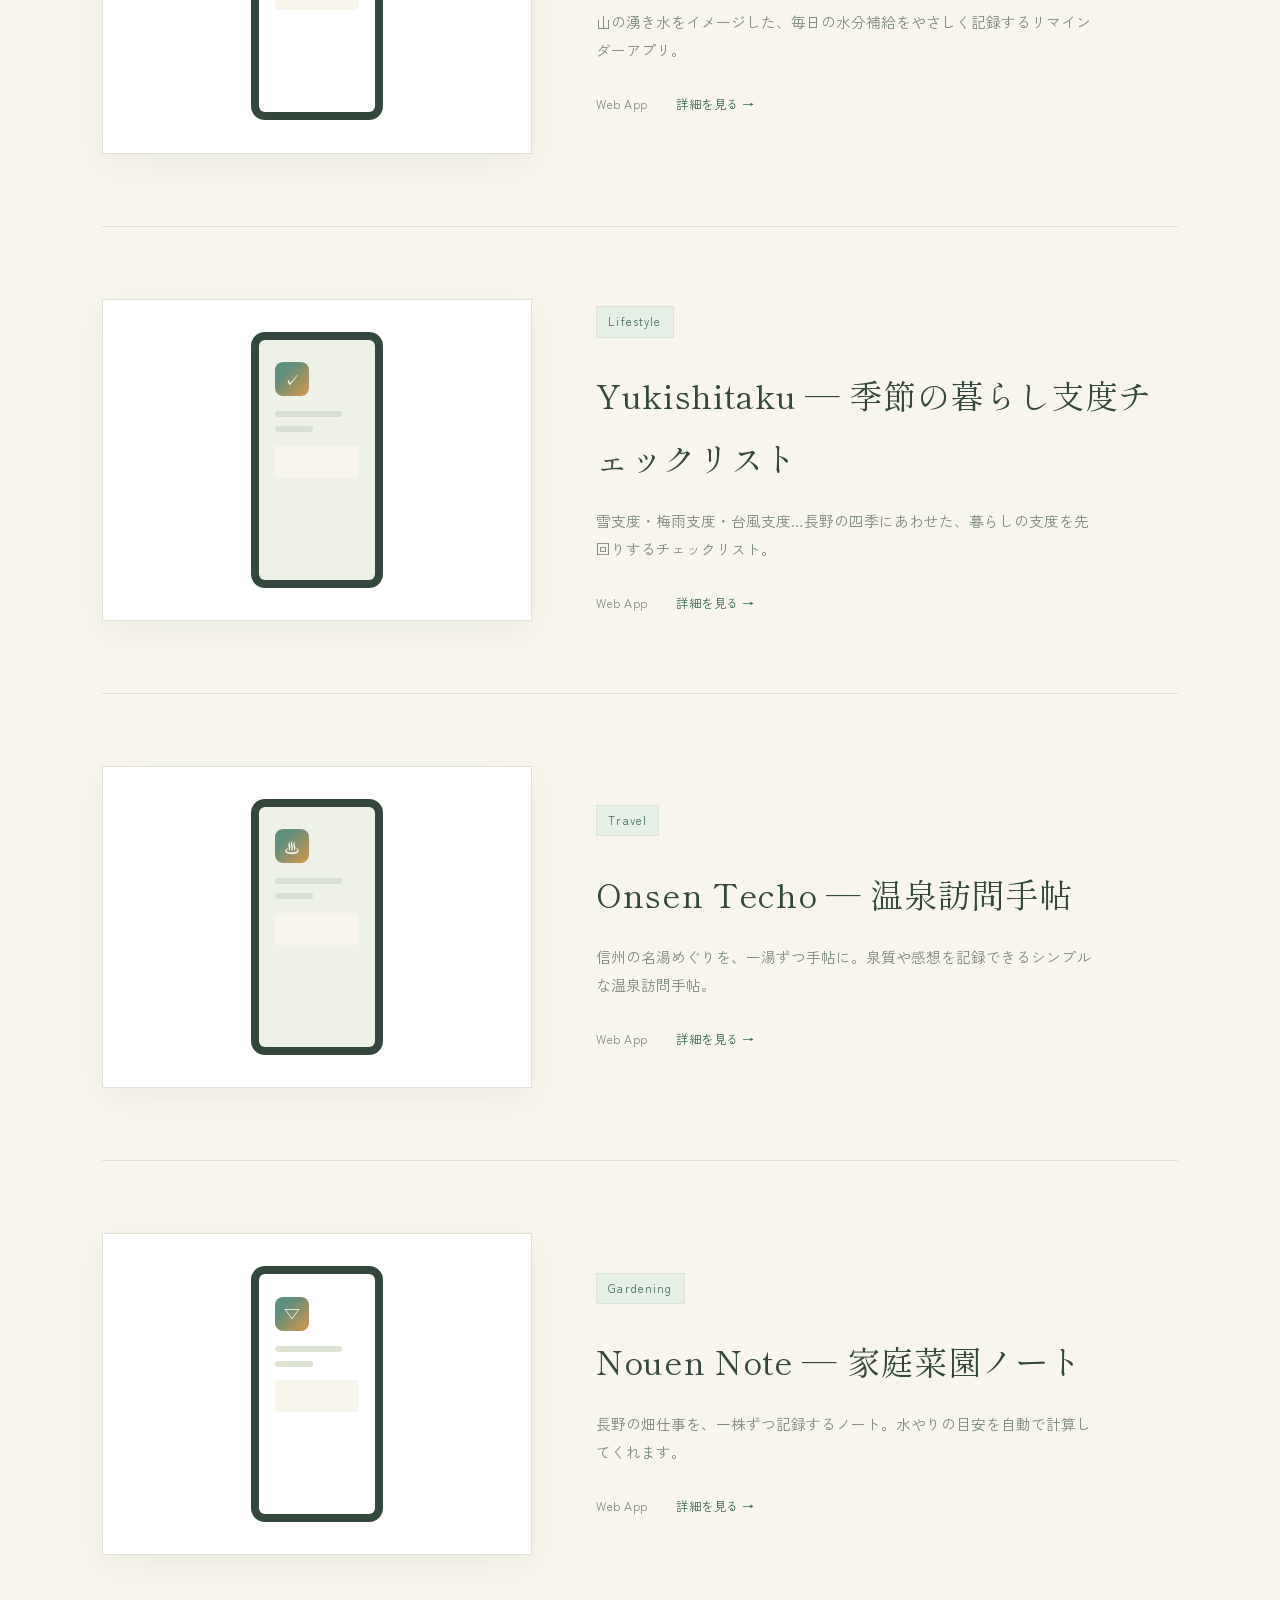
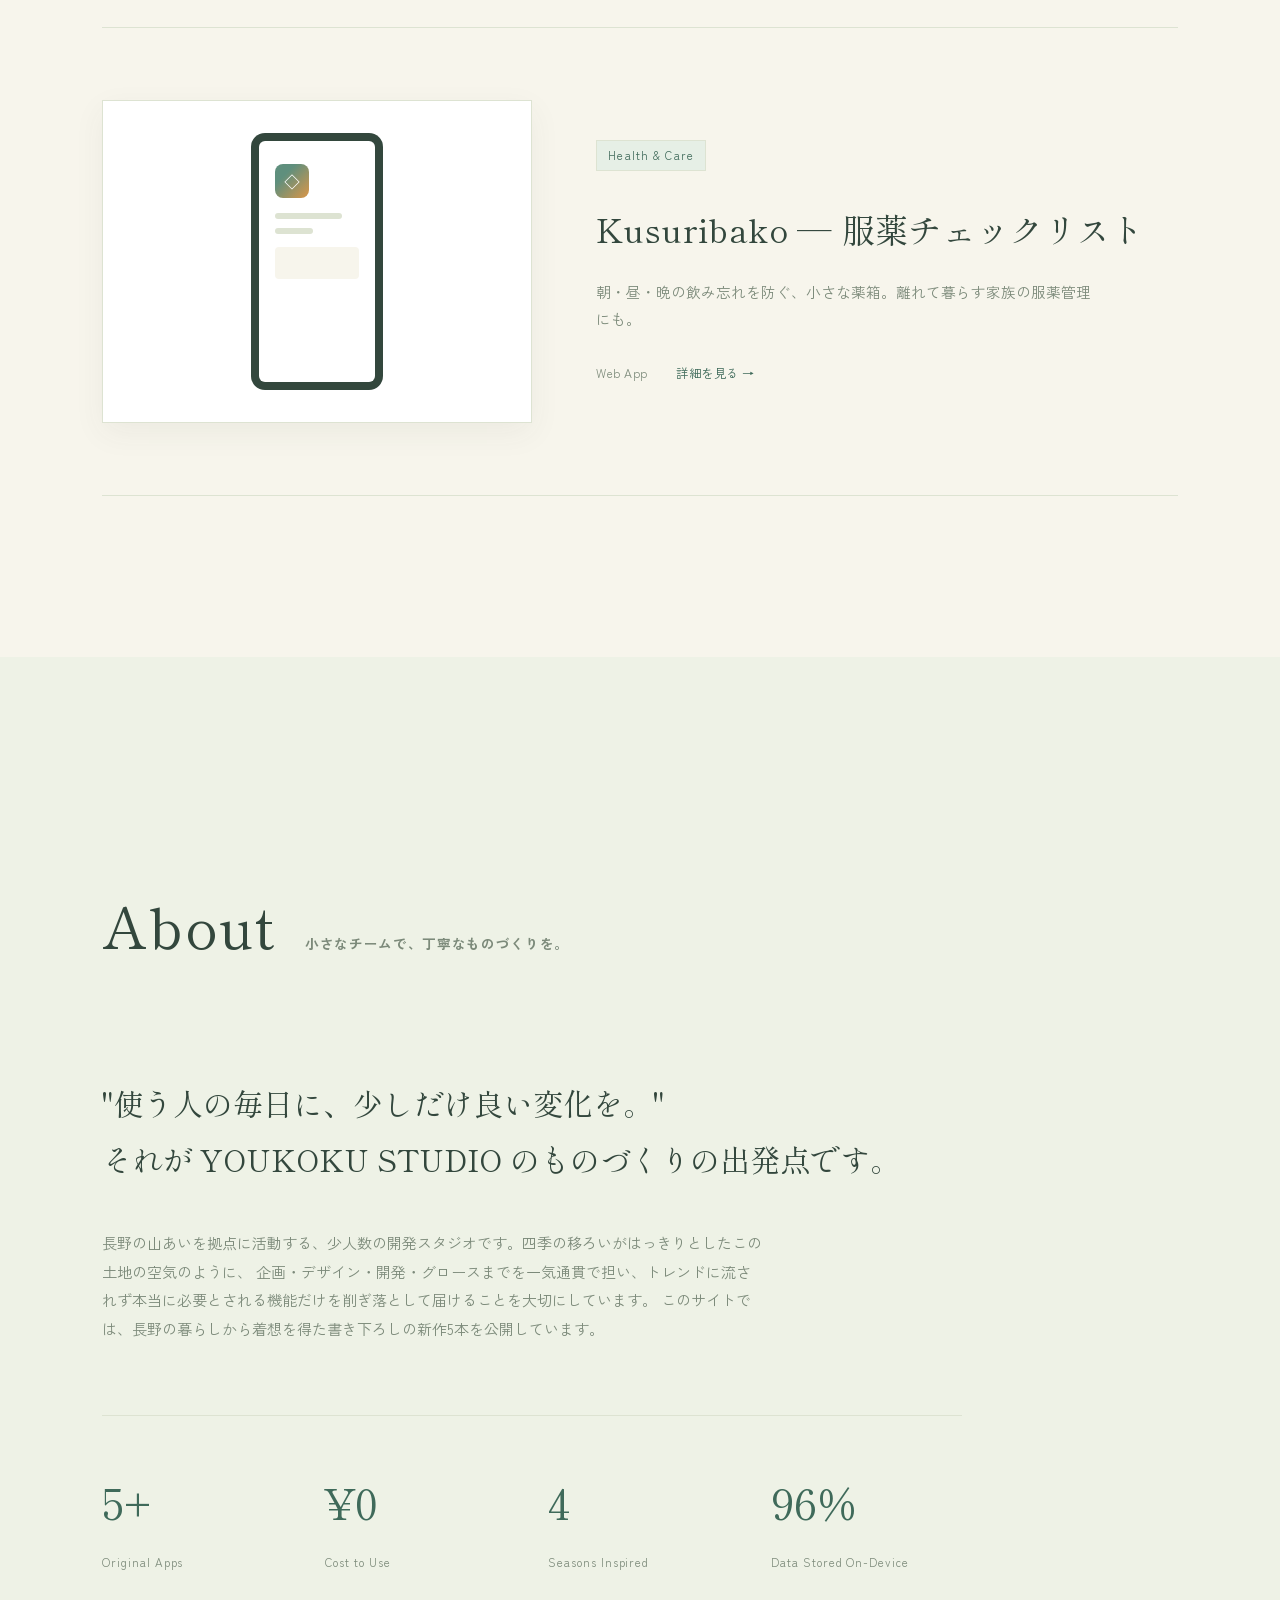
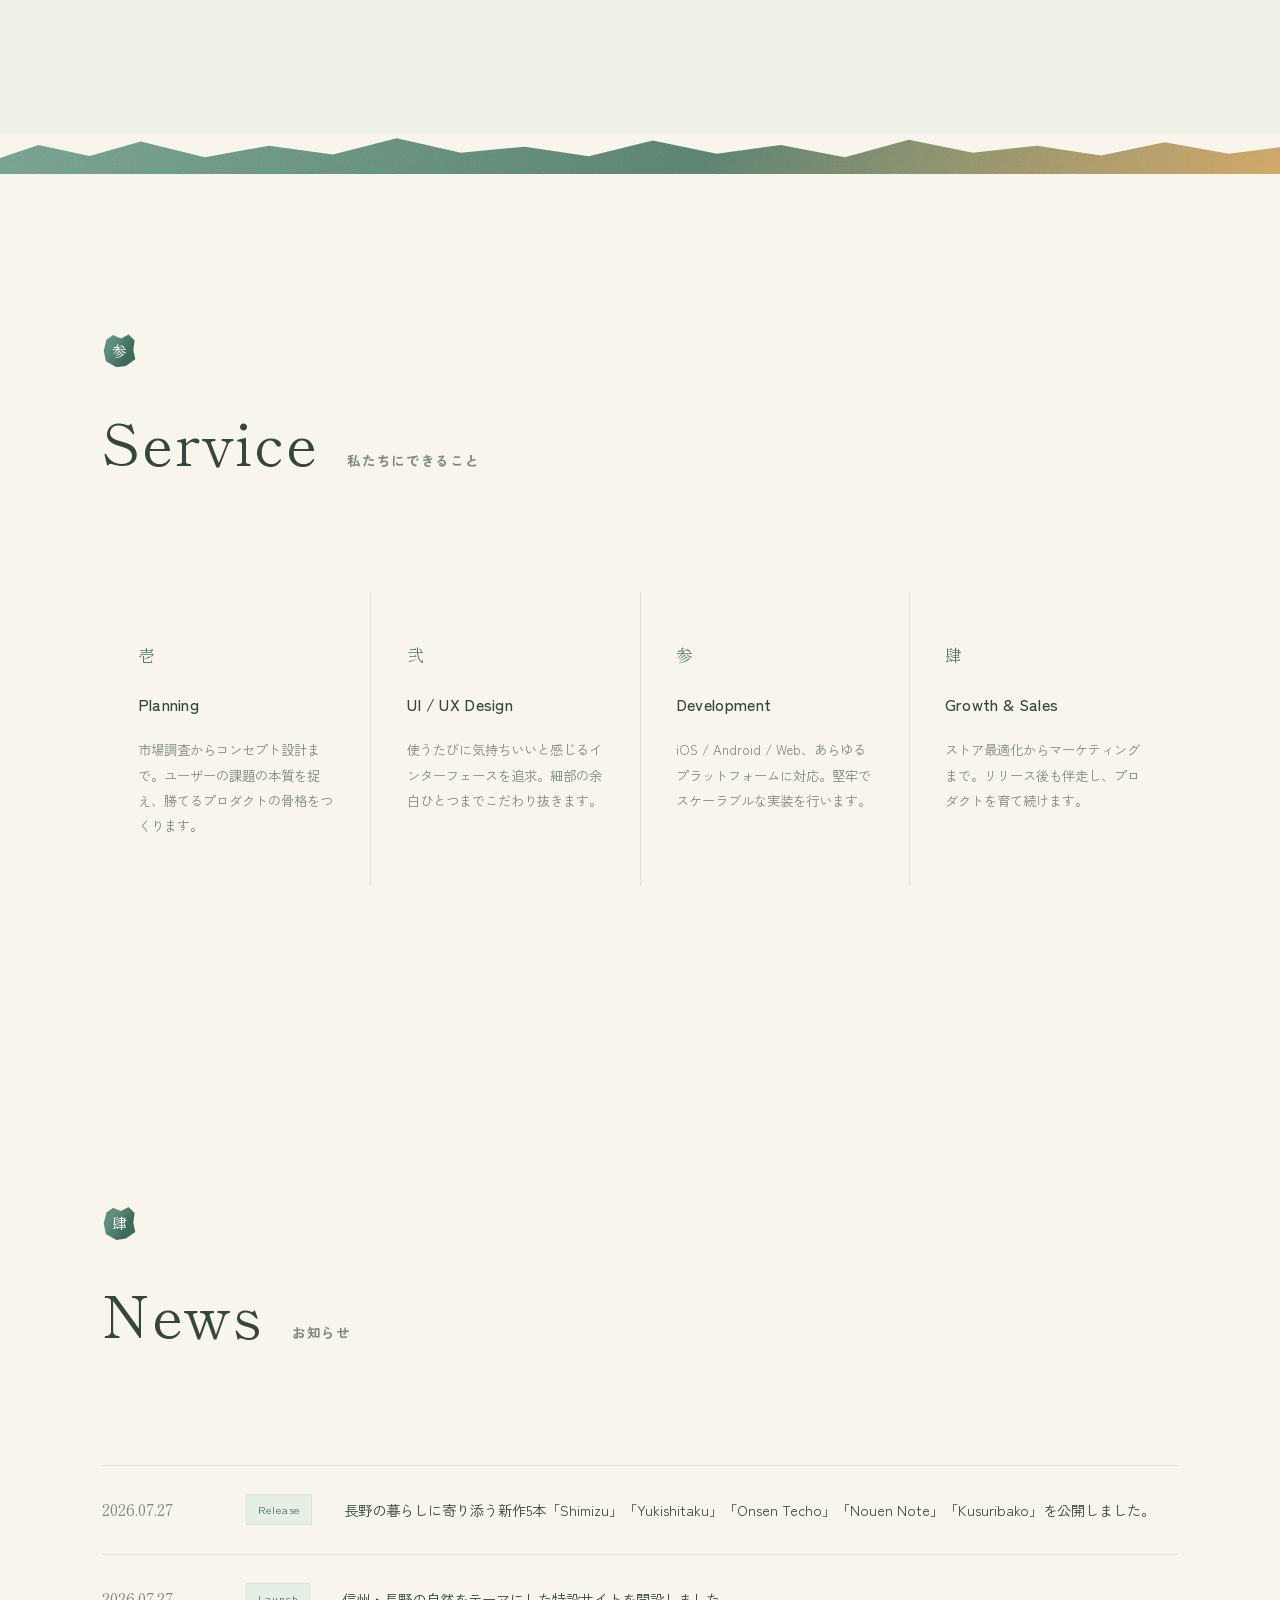
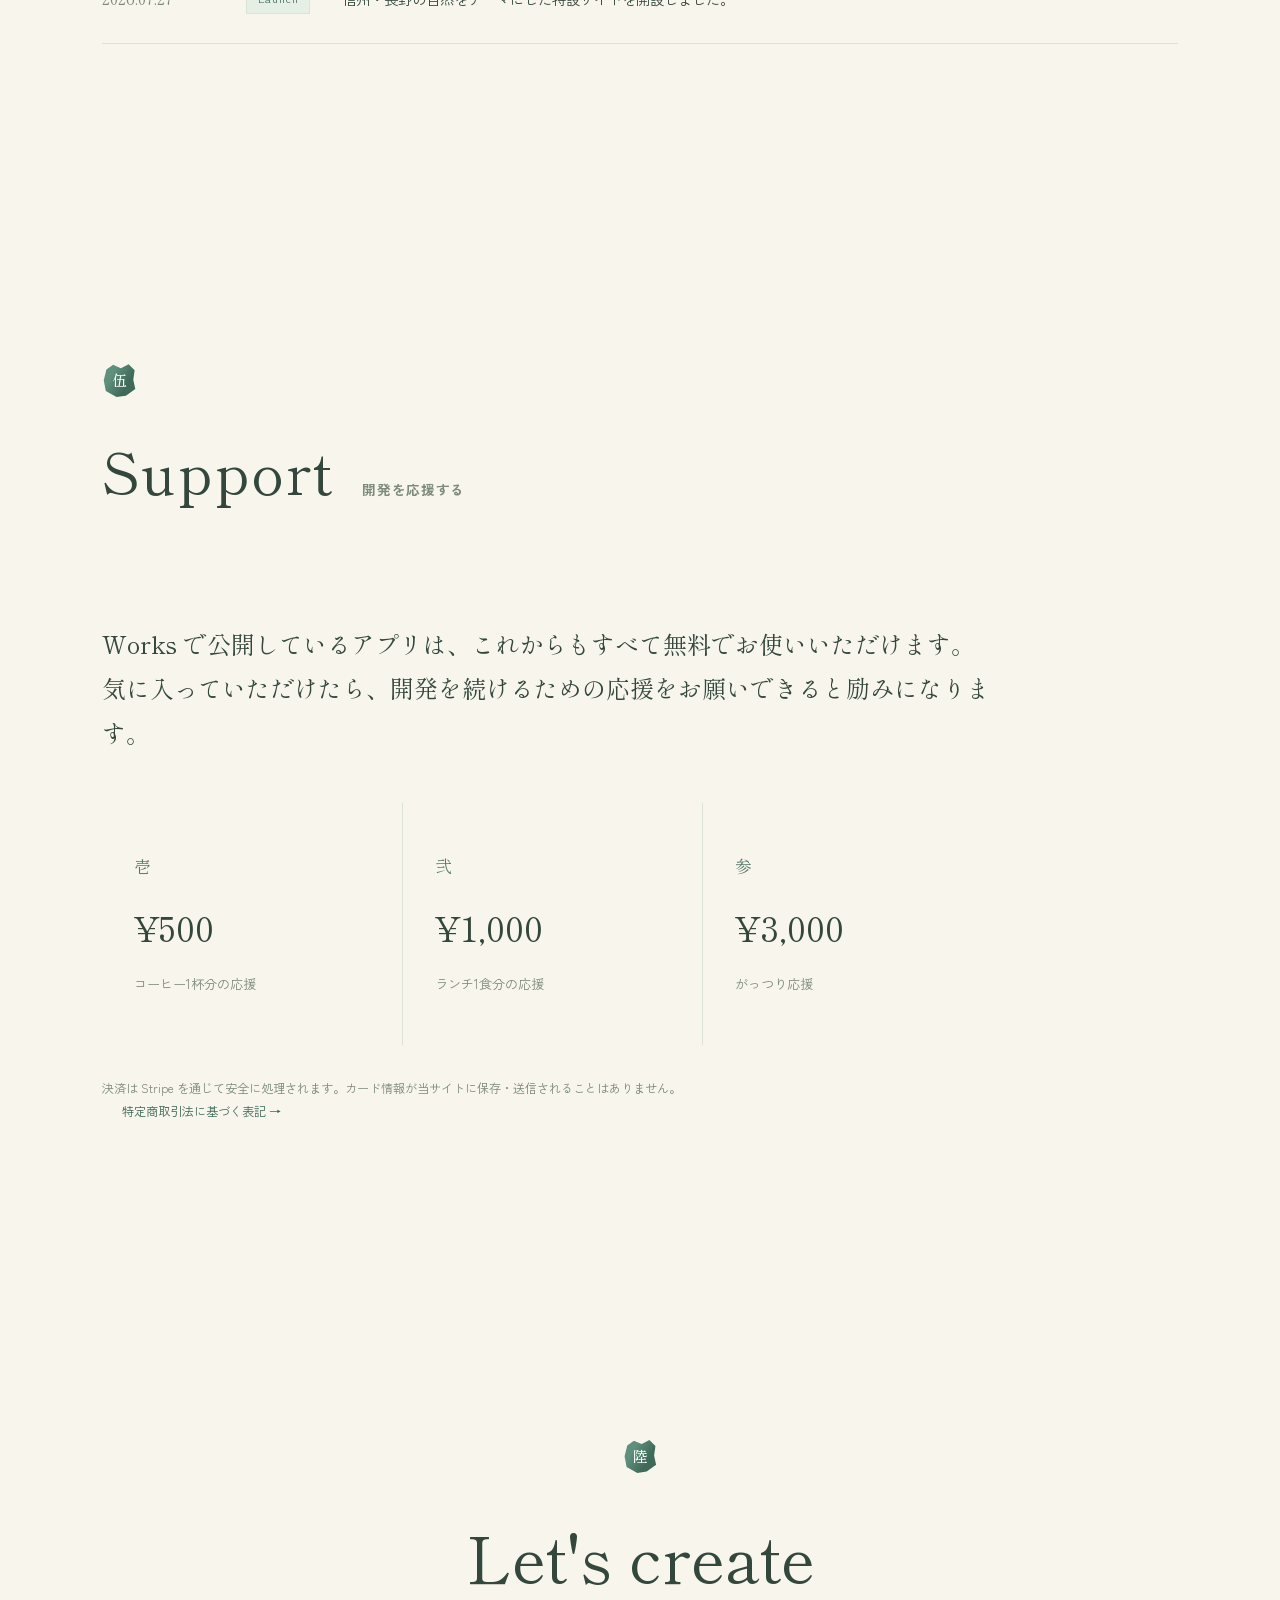
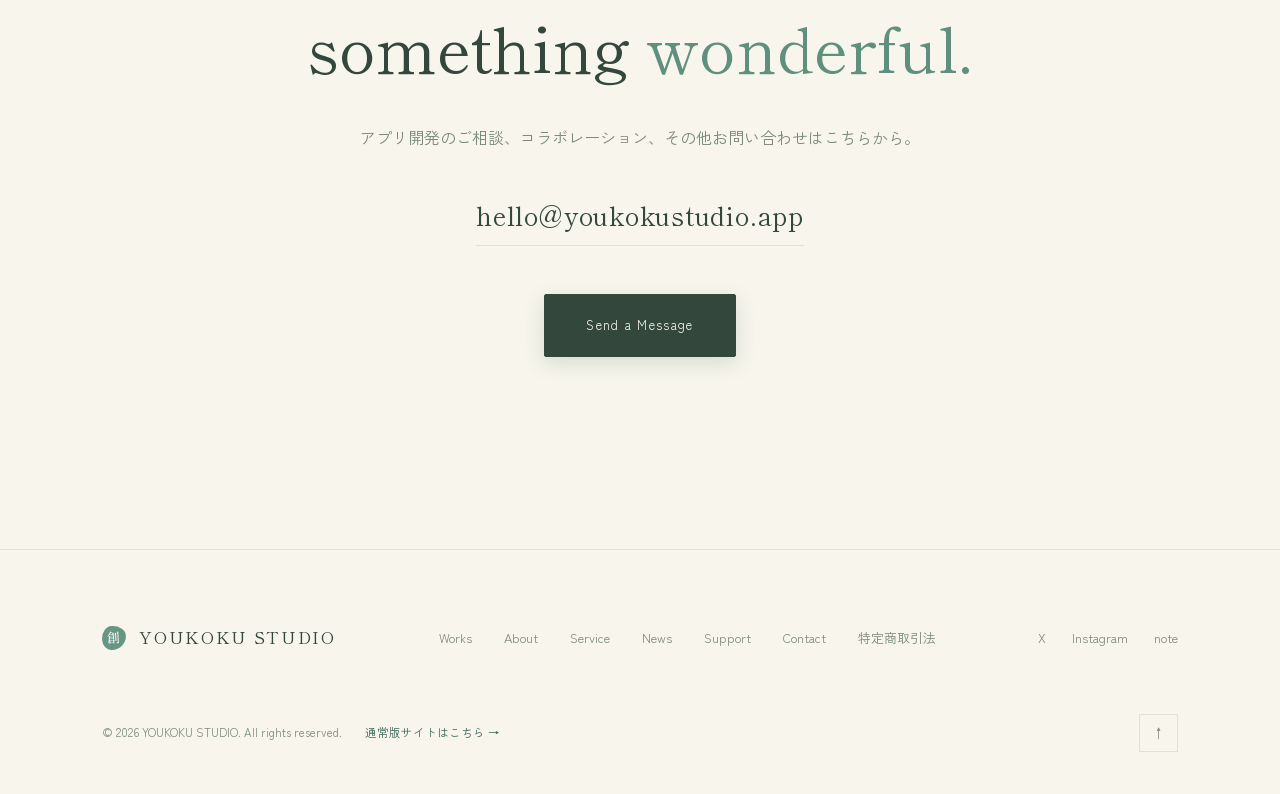
==== commit 334d897e: "Add a 特定商取引法 (tokushoho) notice template for the Support section Adds tokushoho.html: a standalone l" ====
--- a/index.html
+++ b/index.html
@@ -380,7 +380,10 @@
           <span class="support-label">がっつり応援</span>
         </a>
       </div>
-      <p class="support-note reveal">決済は Stripe を通じて安全に処理されます。カード情報が当サイトに保存・送信されることはありません。</p>
+      <p class="support-note reveal">
+        決済は Stripe を通じて安全に処理されます。カード情報が当サイトに保存・送信されることはありません。<br>
+        <a href="tokushoho.html" class="footer-alt-link">特定商取引法に基づく表記 →</a>
+      </p>
     </div>
   </section>
 
@@ -410,6 +413,7 @@
       <a href="#news">News</a>
       <a href="#support">Support</a>
       <a href="#contact">Contact</a>
+      <a href="tokushoho.html">特定商取引法</a>
     </div>
     <div class="footer-sns">
       <a href="#" aria-label="X">X</a>
